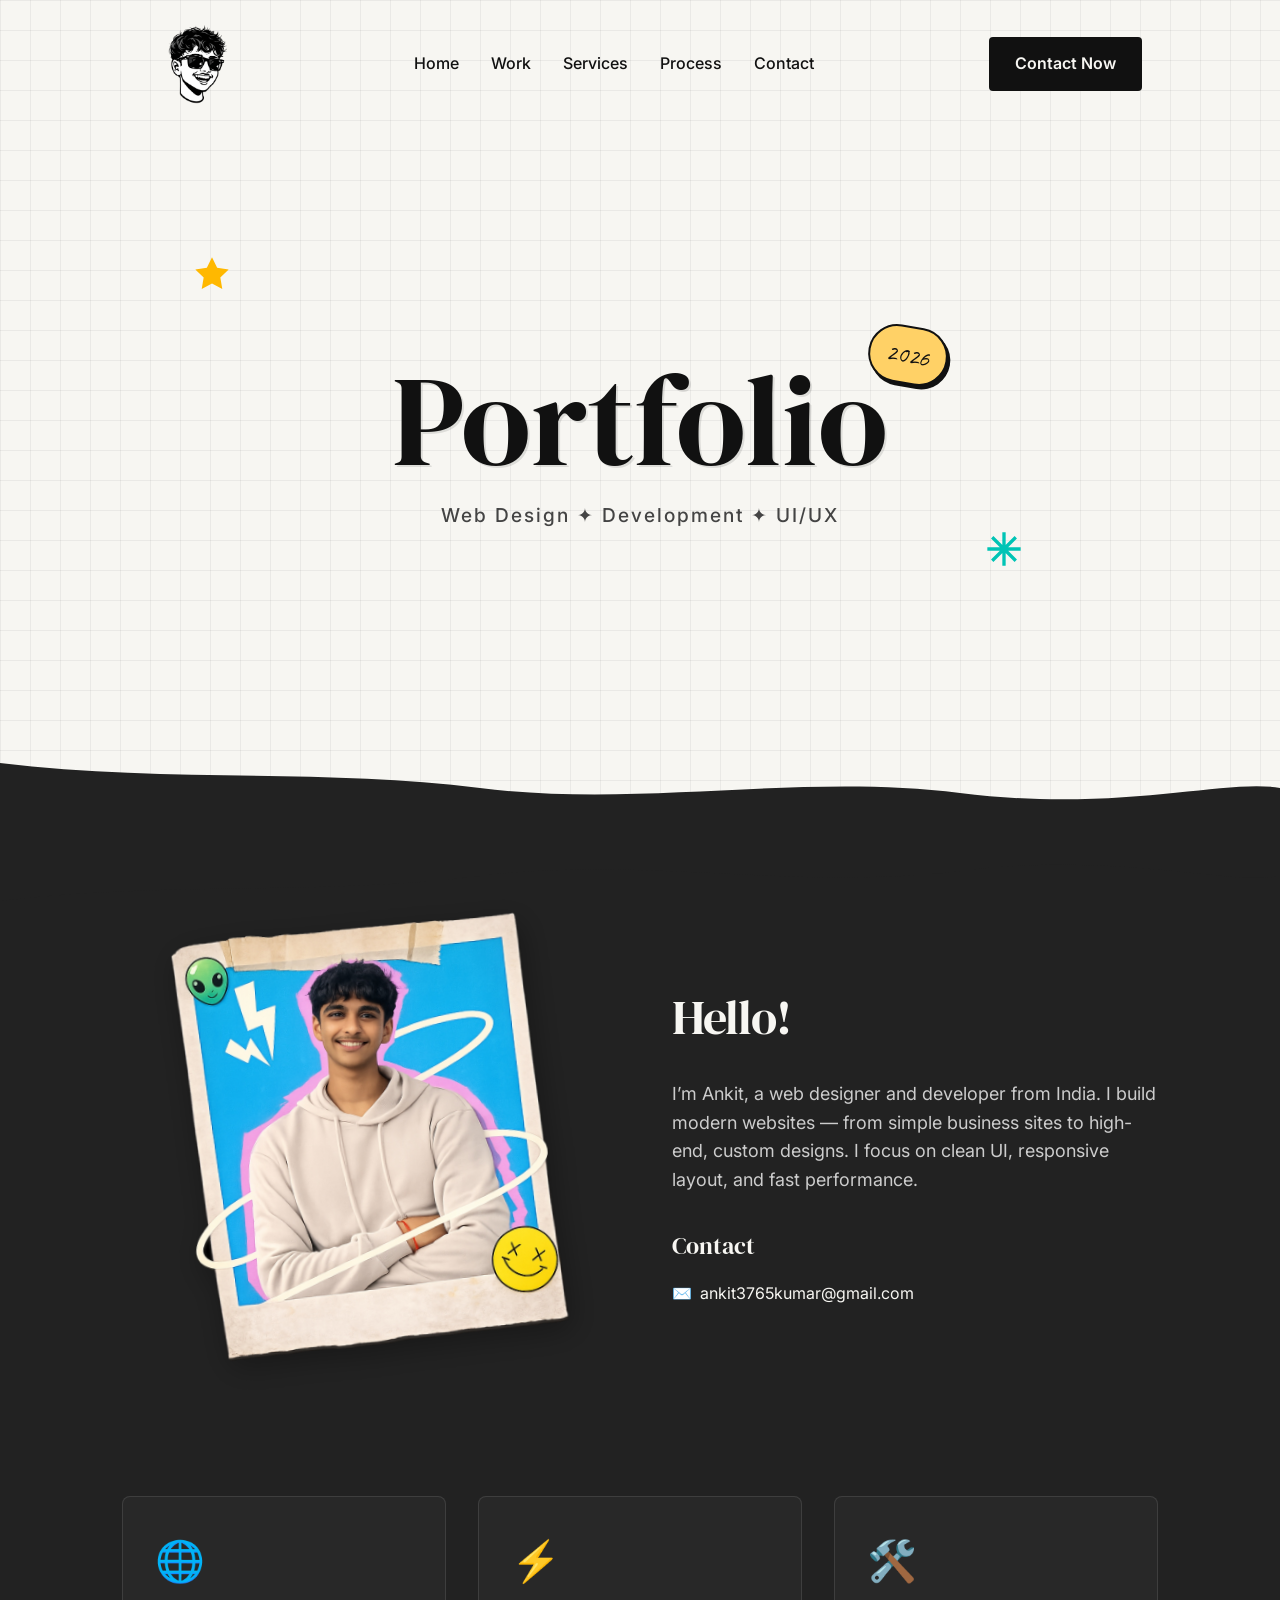
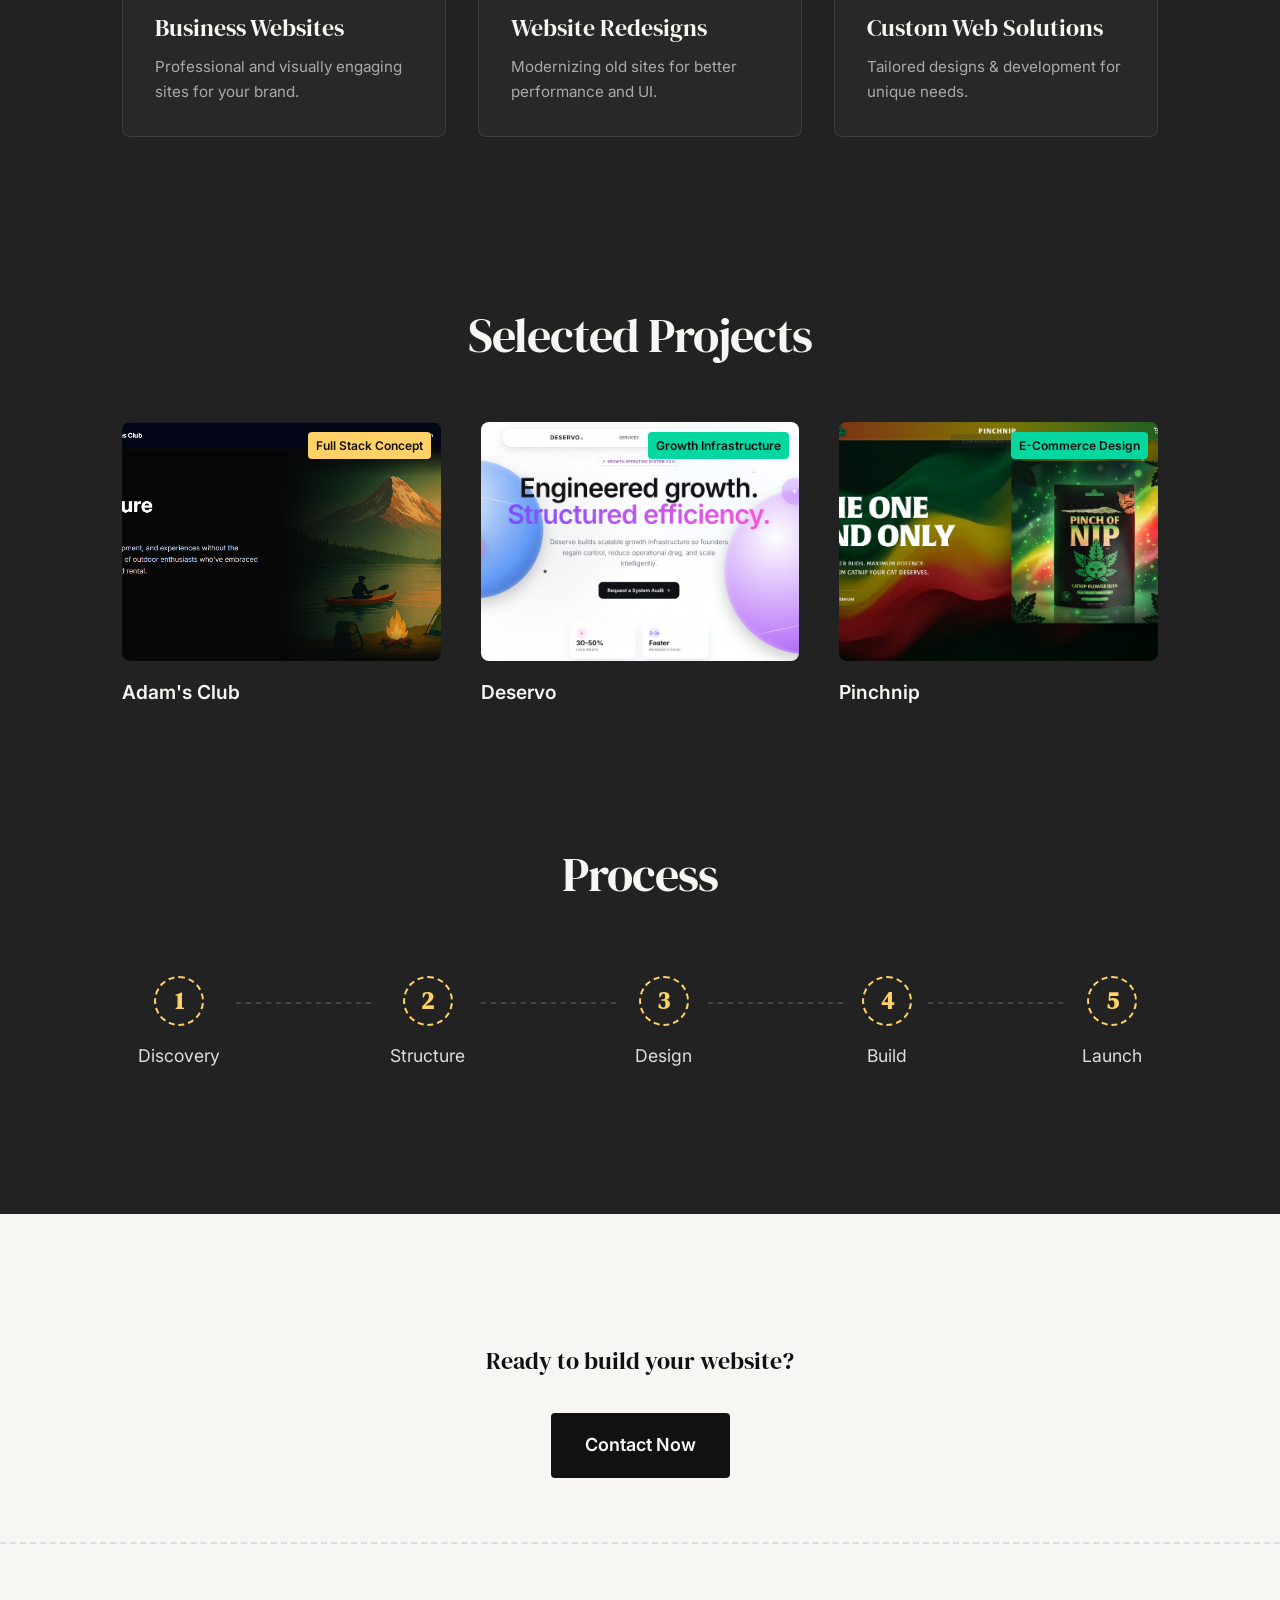
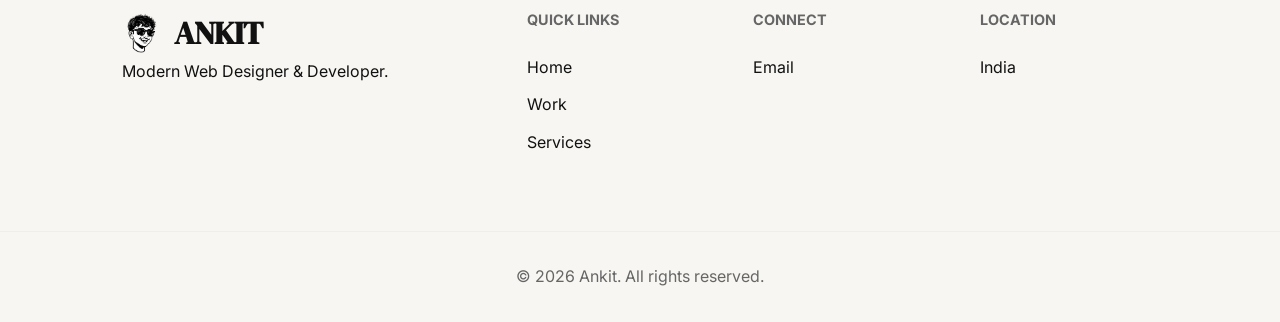
==== index.html @ fdf30eec "Initial antigravity deployment" ====
<!DOCTYPE html>
<html lang="en">

<head>
    <meta charset="UTF-8">
    <meta name="viewport" content="width=device-width, initial-scale=1.0">
    <title>Ankit</title>
    <link rel="icon" type="image/png" href="assets/favicon.png?v=3">
    <meta name="description"
        content="Portfolio of Ankit, a Web Designer and Developer from India crafting modern web experiences.">
    <link rel="stylesheet" href="style.css">
    <link rel="preconnect" href="https://fonts.googleapis.com">
    <link rel="preconnect" href="https://fonts.gstatic.com" crossorigin>
    <link
        href="https://fonts.googleapis.com/css2?family=DM+Serif+Display&family=Inter:wght@400;500;600;700&family=Caveat:wght@700&display=swap"
        rel="stylesheet">
</head>

<body>

    <!-- LIGHT THEME AREA (Header + Hero) -->
    <div class="light-area">
        <header class="header">
            <a href="/" class="logo" aria-label="Home">
                <img src="assets/logo.png?v=3" alt="Ankit" class="header-logo-img">
            </a>
            <nav class="nav">
                <ul class="nav-links">
                    <li><a href="/home">Home</a></li>
                    <li><a href="/work">Work</a></li>
                    <li><a href="/services">Services</a></li>
                    <li><a href="/process">Process</a></li>
                    <li><a href="/contact">Contact</a></li>
                </ul>
            </nav>
            <a href="mailto:ankit3765kumar@gmail.com?subject=Website%20Inquiry&body=Hi%20Ankit,%0D%0A%0D%0AI%27m%20interested%20in%20a%20website.%20Here%20are%20the%20details:%0D%0A-%20Business%20Name:%0D%0A-%20Website%20Type%20(New%20or%20Redesign):%0D%0A-%20Timeline:%0D%0A-%20Budget:%0D%0A%0D%0AThank%20you."
                class="btn btn-primary" id="header-cta" aria-label="Email Ankit">Contact
                Now</a>
            <button class="mobile-menu-btn" aria-label="Toggle Menu">
                <svg width="24" height="24" viewBox="0 0 24 24" fill="none" stroke="currentColor" stroke-width="2">
                    <path d="M3 12h18M3 6h18M3 18h18"></path>
                </svg>
            </button>
        </header>

        <section class="hero" id="home">
            <div class="hero-content">
                <div class="title-wrapper">
                    <h1 class="hero-title">Portfolio</h1>
                    <div class="year-badge">
                        <span>2026</span>
                    </div>
                </div>
                <p class="hero-subtitle">Web Design ✦ Development ✦ UI/UX</p>
            </div>
            <!-- Minimal Sticker decorations -->
            <div class="sticker sticker-star"><svg viewBox="0 0 24 24" fill="#FFB800">
                    <path
                        d="M12 2L15.09 8.26L22 9.27L17 14.14L18.18 21.02L12 17.77L5.82 21.02L7 14.14L2 9.27L8.91 8.26L12 2Z" />
                </svg></div>
            <div class="sticker sticker-sparkle"><svg viewBox="0 0 24 24" fill="none" stroke="#00C4B5" stroke-width="2">
                    <path d="M12 2V22M2 12H22M4.93 4.93L19.07 19.07M4.93 19.07L19.07 4.93" />
                </svg></div>
        </section>

        <!-- Torn paper divider -->
        <div class="torn-paper-edge-top">
            <svg viewBox="0 0 1200 120" preserveAspectRatio="none">
                <path d="M0,0 C150,40 300,10 450,50 C600,90 750,20 900,60 C1050,100 1150,30 1200,50 L1200,120 L0,120 Z"
                    fill="#222222" />
            </svg>
        </div>
    </div>

    <!-- DARK THEME AREA (Intro + Services) -->
    <main class="dark-area">

        <section class="intro" id="about">
            <div class="container intro-container">
                <!-- Left: Taped Polaroid Photo -->
                <div class="intro-photo-col">
                    <img src="assets/new-polaroid.png?v=2" alt="Ankit" class="custom-polaroid-img">
                </div>

                <!-- Right: Intro text & Contact -->
                <div class="intro-text-col">
                    <h2 class="section-heading">Hello!</h2>
                    <p class="intro-text">
                        I’m Ankit, a web designer and developer from India. I build modern websites — from simple
                        business sites to high-end, custom designs. I focus on clean UI, responsive layout, and fast
                        performance.
                    </p>

                    <div class="contact-mini">
                        <h4 class="contact-title">Contact</h4>
                        <div class="contact-links">
                            <a href="mailto:ankit3765kumar@gmail.com?subject=Website%20Inquiry&body=Hi%20Ankit,%0D%0A%0D%0AI%27m%20interested%20in%20a%20website.%20Here%20are%20the%20details:%0D%0A-%20Business%20Name:%0D%0A-%20Website%20Type%20(New%20or%20Redesign):%0D%0A-%20Timeline:%0D%0A-%20Budget:%0D%0A%0D%0AThank%20you."
                                class="contact-link" aria-label="Email Ankit">
                                <span class="icon">✉️</span> ankit3765kumar@gmail.com
                            </a>
                        </div>
                    </div>
                </div>
            </div>
        </section>

        <!-- Services -->
        <section class="services" id="services">
            <div class="container">
                <div class="services-grid">
                    <div class="service-card">
                        <div class="service-icon">🌐</div>
                        <h3 class="service-title">Business Websites</h3>
                        <p class="service-desc">Professional and visually engaging sites for your brand.</p>
                    </div>
                    <div class="service-card">
                        <div class="service-icon">⚡</div>
                        <h3 class="service-title">Website Redesigns</h3>
                        <p class="service-desc">Modernizing old sites for better performance and UI.</p>
                    </div>
                    <div class="service-card">
                        <div class="service-icon">🛠️</div>
                        <h3 class="service-title">Custom Web Solutions</h3>
                        <p class="service-desc">Tailored designs & development for unique needs.</p>
                    </div>
                </div>
            </div>
        </section>

        <!-- Selected Projects -->
        <section class="portfolio" id="work">
            <div class="container">
                <h2 class="section-heading centered">Selected Projects</h2>
                <div class="projects-grid">
                    <!-- Project 1 -->
                    <a href="/project" class="project-card">
                        <div class="project-thumb">
                            <img src="assets/adams-hero.png" alt="Adam's Club"
                                style="width: 100%; height: 100%; object-fit: cover; position: absolute; top: 0; left: 0;"
                                onerror="this.src=''; this.style.display='none'; this.nextElementSibling.style.display='flex'">
                            <div class="placeholder-box">IMG</div>
                            <span class="project-tag tag-concept">Full Stack Concept</span>
                        </div>
                        <h4 class="project-name">Adam's Club</h4>
                    </a>
                    <!-- Project 2 -->
                    <a href="/deservo" class="project-card">
                        <div class="project-thumb">
                            <img src="assets/deservo-hero.png" alt="Deservo"
                                style="width: 100%; height: 100%; object-fit: cover; position: absolute; top: 0; left: 0;"
                                onerror="this.src=''; this.style.display='none'; this.nextElementSibling.style.display='flex'">
                            <div class="placeholder-box">IMG</div>
                            <span class="project-tag tag-exploration">Growth Infrastructure</span>
                        </div>
                        <h4 class="project-name">Deservo</h4>
                    </a>
                    <!-- Project 3 -->
                    <a href="/pinchnip" class="project-card">
                        <div class="project-thumb">
                            <img src="assets/pinchnip-hero.png" alt="Pinchnip"
                                style="width: 100%; height: 100%; object-fit: cover; position: absolute; top: 0; left: 0;"
                                onerror="this.src=''; this.style.display='none'; this.nextElementSibling.style.display='flex'">
                            <div class="placeholder-box">IMG</div>
                            <span class="project-tag tag-exploration">E-Commerce Design</span>
                        </div>
                        <h4 class="project-name">Pinchnip</h4>
                    </a>
                </div>
            </div>
        </section>

        <!-- Process Section -->
        <section class="process" id="process">
            <div class="container">
                <h2 class="section-heading centered">Process</h2>
                <div class="process-steps">
                    <div class="step">
                        <div class="step-num">1</div>
                        <h4 class="step-name">Discovery</h4>
                    </div>
                    <div class="step-line"></div>
                    <div class="step">
                        <div class="step-num">2</div>
                        <h4 class="step-name">Structure</h4>
                    </div>
                    <div class="step-line"></div>
                    <div class="step">
                        <div class="step-num">3</div>
                        <h4 class="step-name">Design</h4>
                    </div>
                    <div class="step-line"></div>
                    <div class="step">
                        <div class="step-num">4</div>
                        <h4 class="step-name">Build</h4>
                    </div>
                    <div class="step-line"></div>
                    <div class="step">
                        <div class="step-num">5</div>
                        <h4 class="step-name">Launch</h4>
                    </div>
                </div>
            </div>
        </section>

    </main>

    <!-- Torn paper divider Bottom -->
    <div class="torn-paper-edge-bottom">
        <svg viewBox="0 0 1200 120" preserveAspectRatio="none">
            <path d="M0,0 C150,40 300,10 450,50 C600,90 750,20 900,60 C1050,100 1150,30 1200,50 L1200,120 L0,120 Z"
                fill="#222222" />
        </svg>
    </div>

    <!-- CTA & Footer -->
    <footer class="footer-area" id="contact">
        <div class="cta-strip">
            <div class="container">
                <h2 class="cta-heading">Ready to build your website?</h2>
                <a href="mailto:ankit3765kumar@gmail.com?subject=Website%20Inquiry&body=Hi%20Ankit,%0D%0A%0D%0AI%27m%20interested%20in%20a%20website.%20Here%20are%20the%20details:%0D%0A-%20Business%20Name:%0D%0A-%20Website%20Type%20(New%20or%20Redesign):%0D%0A-%20Timeline:%0D%0A-%20Budget:%0D%0A%0D%0AThank%20you."
                    class="btn btn-primary btn-large" aria-label="Email Ankit">Contact
                    Now</a>
            </div>
        </div>
        <div class="main-footer container">
            <div class="footer-col brand-col">
                <a href="/" class="logo footer-logo">
                    <img src="assets/logo.png?v=3" alt="Ankit" class="footer-logo-img">
                    <span>ANKIT</span>
                </a>
                <p>Modern Web Designer & Developer.</p>
            </div>
            <div class="footer-col">
                <h4>Quick Links</h4>
                <ul>
                    <li><a href="/home">Home</a></li>
                    <li><a href="/work">Work</a></li>
                    <li><a href="/services">Services</a></li>
                </ul>
            </div>
            <div class="footer-col">
                <h4>Connect</h4>
                <ul>
                    <li><a href="mailto:ankit3765kumar@gmail.com?subject=Website%20Inquiry&body=Hi%20Ankit,%0D%0A%0D%0AI%27m%20interested%20in%20a%20website.%20Here%20are%20the%20details:%0D%0A-%20Business%20Name:%0D%0A-%20Website%20Type%20(New%20or%20Redesign):%0D%0A-%20Timeline:%0D%0A-%20Budget:%0D%0A%0D%0AThank%20you."
                            aria-label="Email Ankit">Email</a>
                    </li>
                </ul>
            </div>
            <div class="footer-col">
                <h4>Location</h4>
                <p>India</p>
            </div>
        </div>
        <div class="footer-bottom">
            <p>&copy;
                <script>document.write(new Date().getFullYear())</script> Ankit. All rights reserved.
            </p>
        </div>
    </footer>

    <script src="script.js"></script>
</body>

</html>
---- style.css ----
/* ============== CSS VARIABLES ============== */
:root {
    /* Colors */
    --bg-light: #F7F6F2;
    --text-ink: #111111;
    --bg-dark: #222222;
    --text-light: #F7F6F2;
    --accent-yellow: #FFD166;
    --accent-teal: #06D6A0;
    --accent-blue: #118AB2;
    --accent-pink: #EF476F;

    /* Typography */
    --font-heading: 'DM Serif Display', serif;
    --font-body: 'Inter', sans-serif;
    --font-accent: 'Caveat', cursive;

    /* Spacing & Layout */
    --container-width: 1100px;
    --border-radius: 8px;
    --transition-smooth: all 0.3s cubic-bezier(0.25, 0.8, 0.25, 1);
}

/* ============== RESET & BASE ============== */
* {
    margin: 0;
    padding: 0;
    box-sizing: border-box;
}

html {
    scroll-behavior: smooth;
    font-size: 16px;
}

body {
    font-family: var(--font-body);
    background-color: var(--bg-light);
    color: var(--text-ink);
    line-height: 1.6;
    overflow-x: hidden;
}

a {
    text-decoration: none;
    color: inherit;
    transition: var(--transition-smooth);
}

ul {
    list-style: none;
}

img {
    max-width: 100%;
    display: block;
}

.container {
    max-width: var(--container-width);
    margin: 0 auto;
    padding: 0 2rem;
}

/* Typography styles */
h1,
h2,
h3,
h4,
.logo {
    font-family: var(--font-heading);
    font-weight: 400;
}

.section-heading {
    font-size: 3rem;
    margin-bottom: 1.5rem;
    letter-spacing: -1px;
}

.section-heading.centered {
    text-align: center;
    margin-bottom: 3rem;
}

/* Buttons */
.btn {
    display: inline-block;
    padding: 0.75rem 1.5rem;
    font-family: var(--font-body);
    font-weight: 600;
    border-radius: 4px;
    cursor: pointer;
    transition: var(--transition-smooth);
    border: 2px solid transparent;
    position: relative;
    z-index: 50;
    pointer-events: auto;
}

.btn-primary {
    background-color: var(--text-ink);
    color: var(--bg-light);
}

.btn-primary:hover {
    background-color: var(--accent-yellow);
    color: var(--text-ink);
    transform: translateY(-2px);
    box-shadow: 4px 4px 0px rgba(17, 17, 17, 1);
}

.btn-large {
    padding: 1rem 2rem;
    font-size: 1.125rem;
}

/* ============== LIGHT AREA (Header + Hero) ============== */
.light-area {
    /* Grid paper effect */
    background-color: var(--bg-light);
    background-image:
        linear-gradient(rgba(0, 0, 0, 0.05) 1px, transparent 1px),
        linear-gradient(90deg, rgba(0, 0, 0, 0.05) 1px, transparent 1px);
    background-size: 30px 30px;
    position: relative;
    padding-bottom: 4rem;
    /* space for torn edge */
}

/* Header */
.header {
    display: flex;
    justify-content: space-between;
    align-items: center;
    padding: 1.5rem 3rem;
    max-width: var(--container-width);
    margin: 0 auto;
}

.logo {
    font-size: 2rem;
    font-weight: 700;
    letter-spacing: -1px;
}

.header-logo-img {
    height: 80px;
    /* Enlarged more */
    width: 80px;
    /* Enlarged more */
    border-radius: 50%;
    object-fit: contain;
    display: block;
    margin-left: 20px;
    /* Shifted rightwards */
}

/* Footer logo styles */
.footer-logo {
    display: flex;
    align-items: center;
    gap: 12px;
}

.footer-logo-img {
    height: 40px;
    width: 40px;
    border-radius: 50%;
    object-fit: contain;
    display: block;
}

.nav-links {
    display: flex;
    gap: 2rem;
    font-weight: 500;
}

.nav-links a:hover {
    color: var(--accent-blue);
}

.mobile-menu-btn {
    display: none;
    background: none;
    border: none;
    cursor: pointer;
}

/* Hero Section */
.hero {
    min-height: 70vh;
    display: flex;
    justify-content: center;
    align-items: center;
    text-align: center;
    position: relative;
    padding: 4rem 2rem;
}

.hero-content {
    position: relative;
    z-index: 2;
}

.title-wrapper {
    position: relative;
    display: inline-block;
}

.hero-title {
    font-size: clamp(4rem, 10vw, 8rem);
    line-height: 1;
    color: var(--text-ink);
    margin: 0;
    text-shadow: 2px 2px 0px rgba(0, 0, 0, 0.1);
}

.year-badge {
    position: absolute;
    top: -30px;
    right: -60px;
    background-color: var(--accent-yellow);
    padding: 0.5rem 1rem;
    border-radius: 50px;
    transform: rotate(10deg);
    border: 2px solid var(--text-ink);
    box-shadow: 3px 3px 0 var(--text-ink);
    font-family: var(--font-accent);
    font-size: 1.5rem;
}

.hero-subtitle {
    margin-top: 1rem;
    font-size: 1.2rem;
    font-weight: 500;
    letter-spacing: 2px;
    color: #444;
}

/* Stickers */
.sticker {
    position: absolute;
    width: 40px;
    height: 40px;
    z-index: 1;
    animation: float 4s ease-in-out infinite;
}

.sticker-star {
    top: 20%;
    left: 15%;
}

.sticker-sparkle {
    bottom: 30%;
    right: 20%;
    animation-delay: 1s;
}

@keyframes float {
    0% {
        transform: translateY(0px) rotate(0deg);
    }

    50% {
        transform: translateY(-10px) rotate(5deg);
    }

    100% {
        transform: translateY(0px) rotate(0deg);
    }
}

/* Torn Edge Top */
.torn-paper-edge-top {
    position: absolute;
    bottom: -1px;
    left: 0;
    width: 100%;
    height: 60px;
    z-index: 10;
}

.torn-paper-edge-top svg {
    width: 100%;
    height: 100%;
}

/* ============== DARK AREA ============== */
.dark-area {
    background-color: var(--bg-dark);
    color: var(--text-light);
    position: relative;
    padding: 4rem 0 0 0;
}

/* Intro Section */
.intro-container {
    display: grid;
    grid-template-columns: 1fr 1fr;
    gap: 4rem;
    align-items: center;
    padding-top: 2rem;
    padding-bottom: 4rem;
}

/* Taped Polaroid */
.intro-photo-col {
    display: flex;
    justify-content: center;
}

.custom-polaroid-img {
    max-width: 450px;
    /* Enlarged from 350px */
    width: 100%;
    transform: rotate(-3deg);
    display: block;
    filter: drop-shadow(4px 8px 15px rgba(0, 0, 0, 0.3));
}

/* Intro Text */
.intro-text {
    font-size: 1.125rem;
    margin-bottom: 2rem;
    color: #ccc;
}

.contact-mini {
    margin-top: 2rem;
}

.contact-title {
    font-size: 1.5rem;
    margin-bottom: 1rem;
    font-family: var(--font-heading);
}

.contact-links {
    display: flex;
    flex-direction: column;
    gap: 0.75rem;
}

.contact-link {
    display: flex;
    align-items: center;
    gap: 0.5rem;
    font-size: 1rem;
    color: var(--text-light);
}

.contact-link:hover {
    color: var(--accent-teal);
}

/* Services */
.services {
    padding: 4rem 0 6rem 0;
}

.services-grid {
    display: grid;
    grid-template-columns: repeat(3, 1fr);
    gap: 2rem;
}

.service-card {
    background-color: rgba(255, 255, 255, 0.03);
    border: 1px solid rgba(255, 255, 255, 0.1);
    padding: 2rem;
    border-radius: var(--border-radius);
    transition: var(--transition-smooth);
}

.service-card:hover {
    background-color: rgba(255, 255, 255, 0.08);
    transform: translateY(-5px);
    border-color: var(--accent-teal);
}

.service-icon {
    font-size: 2.5rem;
    margin-bottom: 1rem;
}

.service-title {
    font-size: 1.5rem;
    margin-bottom: 0.5rem;
}

.service-desc {
    color: #aaa;
    font-size: 0.95rem;
}

/* Portfolio Projects */
.portfolio {
    padding: 4rem 0 6rem 0;
}

.projects-grid {
    display: grid;
    grid-template-columns: repeat(3, 1fr);
    gap: 2.5rem;
}

.project-card {
    display: block;
}

.project-thumb {
    position: relative;
    border-radius: var(--border-radius);
    overflow: hidden;
    margin-bottom: 1rem;
    background-color: #333;
    aspect-ratio: 4/3;
    transition: var(--transition-smooth);
}

.placeholder-box {
    width: 100%;
    height: 100%;
    display: flex;
    align-items: center;
    justify-content: center;
    font-size: 2rem;
    color: #555;
    background: linear-gradient(45deg, #2a2a2a, #3a3a3a);
}

.project-card:hover .project-thumb {
    transform: translateY(-5px);
    box-shadow: 0 10px 20px rgba(0, 0, 0, 0.3);
}

.project-tag {
    position: absolute;
    top: 10px;
    right: 10px;
    font-size: 0.75rem;
    font-weight: 600;
    padding: 0.25rem 0.5rem;
    border-radius: 4px;
    color: var(--text-ink);
}

.tag-concept {
    background-color: var(--accent-yellow);
}

.tag-exploration {
    background-color: var(--accent-teal);
}

.tag-redesign {
    background-color: var(--accent-pink);
    color: #fff;
}

.project-name {
    font-family: var(--font-body);
    font-weight: 600;
    font-size: 1.2rem;
    color: var(--text-light);
}

.project-card:hover .project-name {
    color: var(--accent-teal);
}

/* Process Section */
.process {
    padding: 2rem 0 8rem 0;
}

.process-steps {
    display: flex;
    justify-content: space-between;
    align-items: center;
    position: relative;
}

.step {
    text-align: center;
    z-index: 2;
    background-color: var(--bg-dark);
    padding: 1rem;
}

.step-num {
    width: 50px;
    height: 50px;
    border-radius: 50%;
    background-color: transparent;
    border: 2px dashed var(--accent-yellow);
    color: var(--accent-yellow);
    display: flex;
    align-items: center;
    justify-content: center;
    font-size: 1.5rem;
    font-weight: 700;
    margin: 0 auto 1rem auto;
    font-family: var(--font-heading);
}

.step-name {
    font-family: var(--font-body);
    font-size: 1.1rem;
    color: #ddd;
}

.step-line {
    flex-grow: 1;
    height: 2px;
    background: repeating-linear-gradient(to right, #444, #444 5px, transparent 5px, transparent 10px);
    margin: 0 -20px;
    transform: translateY(-20px);
}

/* Torn Edge Bottom */
.torn-paper-edge-bottom {
    position: absolute;
    bottom: -1px;
    left: 0;
    width: 100%;
    height: 60px;
    z-index: 10;
    transform: scaleY(-1);
    /* Points downward into the footer */
}

.torn-paper-edge-bottom svg {
    width: 100%;
    height: 100%;
    fill: var(--bg-light);
    /* Next section color */
}

/* ============== FOOTER AREA ============== */
.footer-area {
    background-color: var(--bg-light);
    color: var(--text-ink);
    padding-top: 4rem;
    /* For torn edge spacing */
    position: relative;
}

.cta-strip {
    text-align: center;
    padding: 4rem 2rem;
    border-bottom: 2px dashed #ddd;
}

.cta-heading {
    margin-bottom: 2rem;
}

.main-footer {
    display: grid;
    grid-template-columns: 2fr 1fr 1fr 1fr;
    gap: 3rem;
    padding: 4rem 2rem;
}

.footer-col h4 {
    font-family: var(--font-body);
    font-weight: 700;
    margin-bottom: 1.5rem;
    text-transform: uppercase;
    font-size: 0.9rem;
    color: #666;
}

.footer-col ul li {
    margin-bottom: 0.75rem;
}

.footer-col ul li a:hover {
    text-decoration: underline;
    text-decoration-thickness: 2px;
    text-underline-offset: 4px;
}

.footer-bottom {
    text-align: center;
    padding: 2rem;
    border-top: 1px solid #eee;
    color: #666;
}

/* ============== RESPONSIVE ============== */
@media (max-width: 900px) {
    .intro-container {
        grid-template-columns: 1fr;
        gap: 2rem;
    }

    .intro-photo-col {
        order: -1;
    }

    .projects-grid,
    .services-grid {
        grid-template-columns: repeat(2, 1fr);
    }

    .main-footer {
        grid-template-columns: 1fr 1fr;
    }

    .process-steps {
        flex-direction: column;
        gap: 2rem;
        align-items: flex-start;
    }

    .step {
        display: flex;
        align-items: center;
        gap: 1.5rem;
        padding: 0;
    }

    .step-line {
        display: none;
    }

    .step-num {
        margin: 0;
    }
}

@media (max-width: 600px) {
    .header {
        padding: 1rem 1.5rem;
    }

    .nav-links {
        display: none;
    }

    #header-cta {
        display: inline-block;
        padding: 0.5rem 1rem;
        font-size: 0.85rem;
    }

    .mobile-menu-btn {
        display: block;
    }

    .hero-title {
        font-size: 3.5rem;
    }

    .projects-grid,
    .services-grid,
    .main-footer {
        grid-template-columns: 1fr;
    }

    .year-badge {
        right: -10px;
        top: -30px;
    }
}
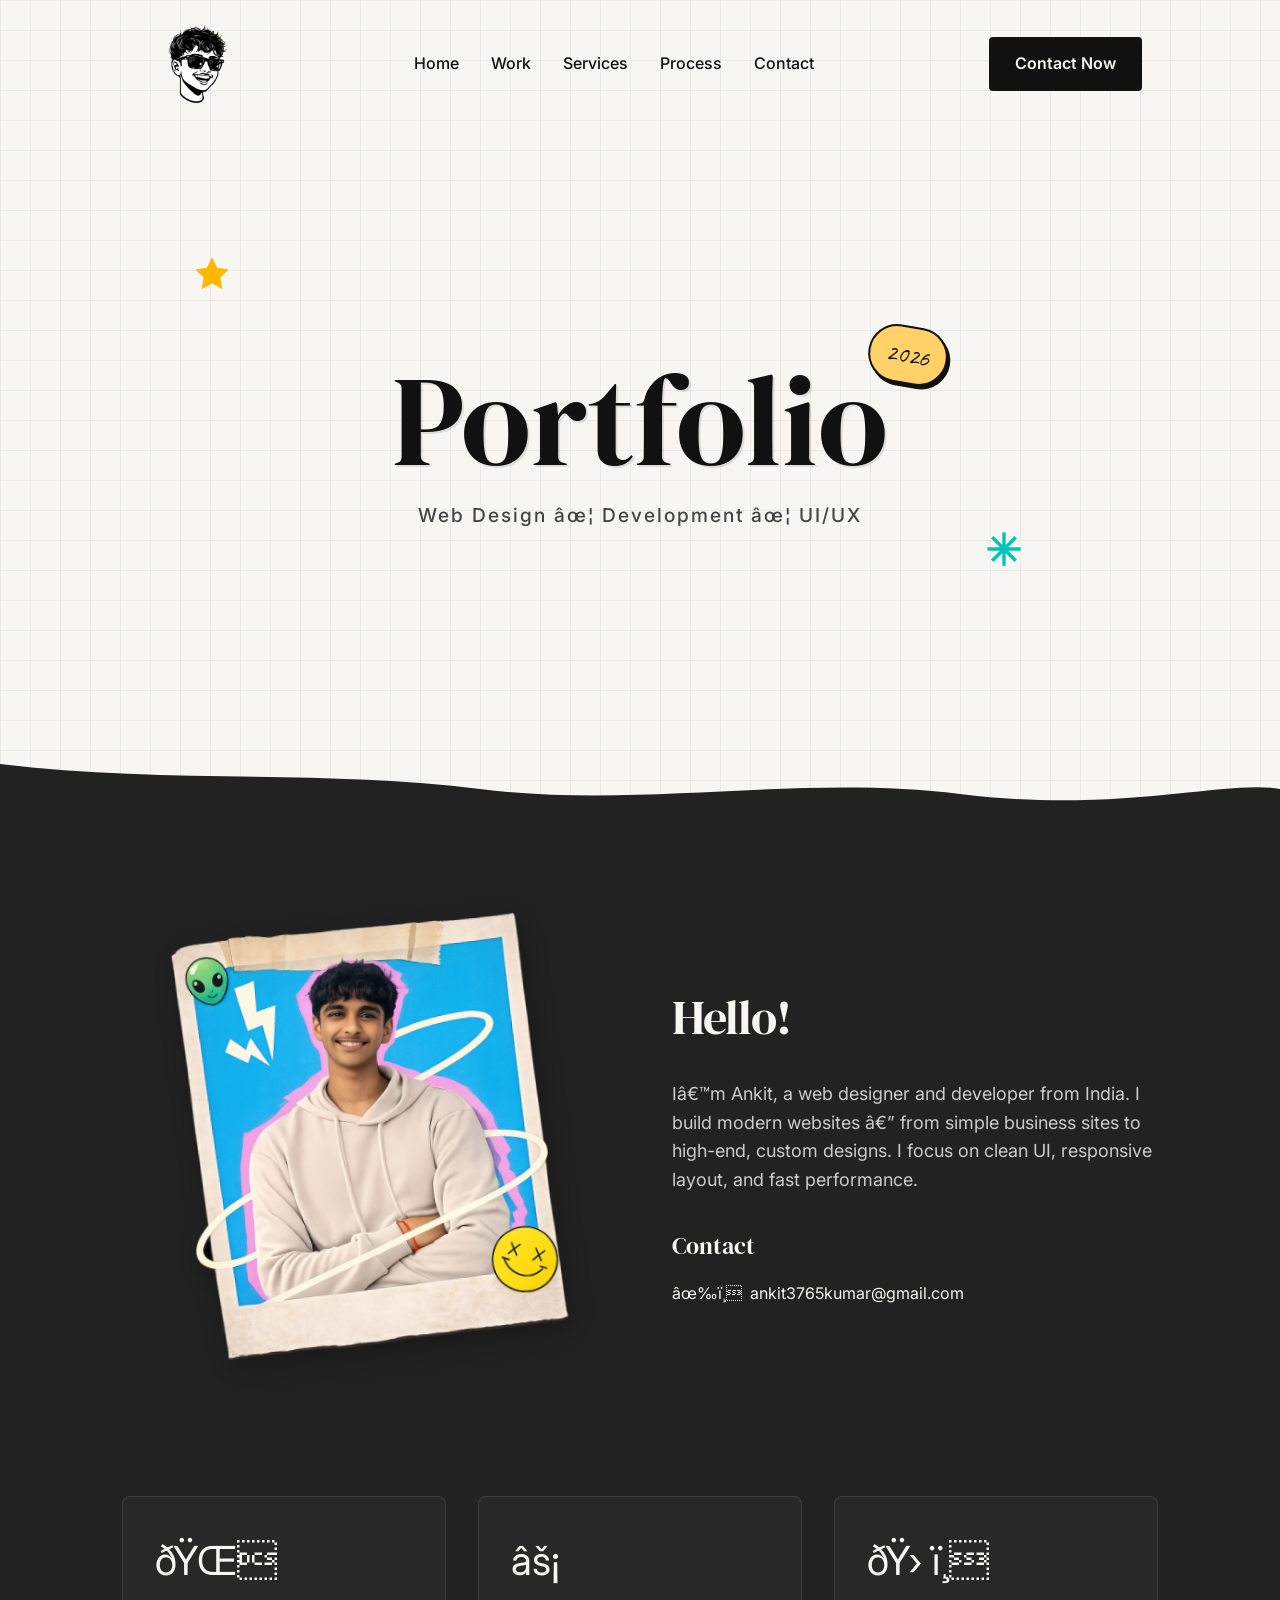
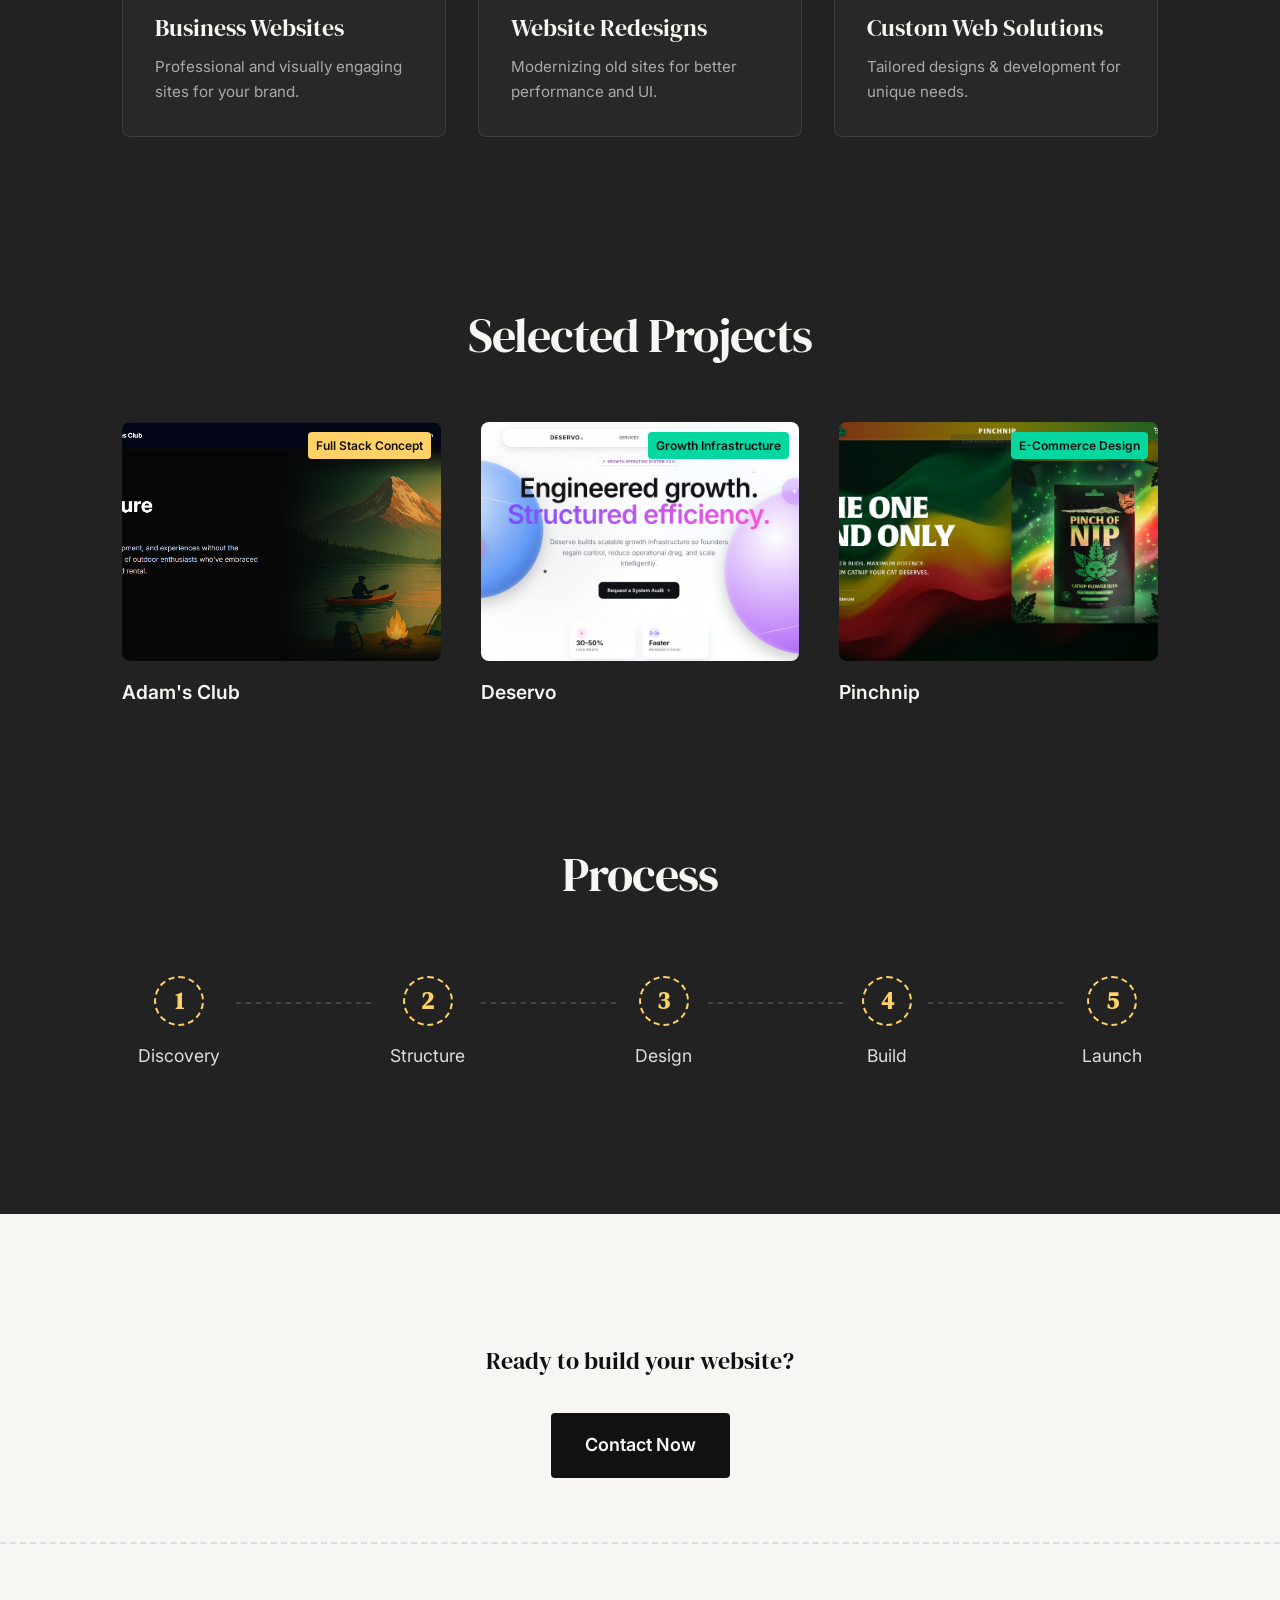
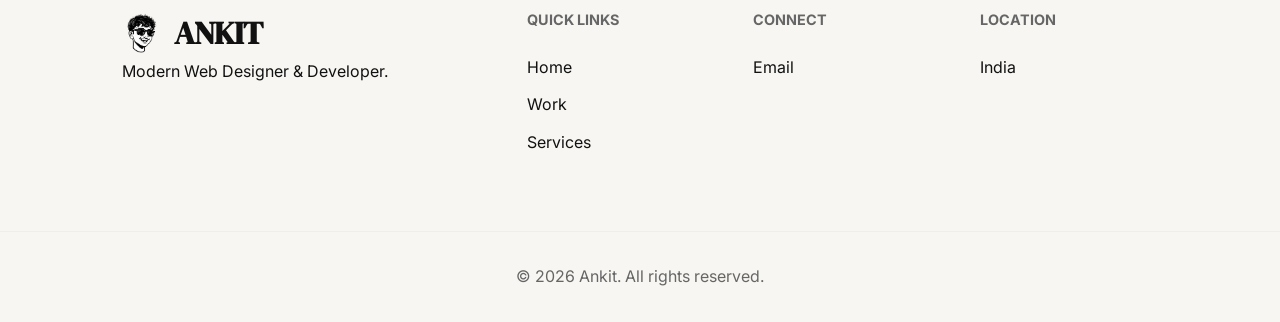
==== commit 1d8171aa: "Update: 05-03-2026 18:39:23.10" ====
--- a/index.html
+++ b/index.html
@@ -1,10 +1,16 @@
-<!DOCTYPE html>
+﻿<!DOCTYPE html>
 <html lang="en">
 
 <head>
     <meta charset="UTF-8">
     <meta name="viewport" content="width=device-width, initial-scale=1.0">
     <title>Ankit</title>
+    <!-- Open Graph Meta Tags -->
+    <meta property="og:title" content="Ankit">
+    <meta property="og:description" content="Portfolio of Ankit, a Web Designer and Developer from India crafting modern web experiences.">
+    <meta property="og:image" content="https://ankit.vercel.app/assets/preview.png">
+    <meta property="og:url" content="https://ankit.vercel.app/">
+    <meta name="twitter:card" content="summary_large_image">
     <link rel="icon" type="image/png" href="assets/favicon.png?v=3">
     <meta name="description"
         content="Portfolio of Ankit, a Web Designer and Developer from India crafting modern web experiences.">
@@ -51,7 +57,7 @@
                         <span>2026</span>
                     </div>
                 </div>
-                <p class="hero-subtitle">Web Design ✦ Development ✦ UI/UX</p>
+                <p class="hero-subtitle">Web Design âœ¦ Development âœ¦ UI/UX</p>
             </div>
             <!-- Minimal Sticker decorations -->
             <div class="sticker sticker-star"><svg viewBox="0 0 24 24" fill="#FFB800">
@@ -86,7 +92,7 @@
                 <div class="intro-text-col">
                     <h2 class="section-heading">Hello!</h2>
                     <p class="intro-text">
-                        I’m Ankit, a web designer and developer from India. I build modern websites — from simple
+                        Iâ€™m Ankit, a web designer and developer from India. I build modern websites â€” from simple
                         business sites to high-end, custom designs. I focus on clean UI, responsive layout, and fast
                         performance.
                     </p>
@@ -96,7 +102,7 @@
                         <div class="contact-links">
                             <a href="mailto:ankit3765kumar@gmail.com?subject=Website%20Inquiry&body=Hi%20Ankit,%0D%0A%0D%0AI%27m%20interested%20in%20a%20website.%20Here%20are%20the%20details:%0D%0A-%20Business%20Name:%0D%0A-%20Website%20Type%20(New%20or%20Redesign):%0D%0A-%20Timeline:%0D%0A-%20Budget:%0D%0A%0D%0AThank%20you."
                                 class="contact-link" aria-label="Email Ankit">
-                                <span class="icon">✉️</span> ankit3765kumar@gmail.com
+                                <span class="icon">âœ‰ï¸</span> ankit3765kumar@gmail.com
                             </a>
                         </div>
                     </div>
@@ -109,17 +115,17 @@
             <div class="container">
                 <div class="services-grid">
                     <div class="service-card">
-                        <div class="service-icon">🌐</div>
+                        <div class="service-icon">ðŸŒ</div>
                         <h3 class="service-title">Business Websites</h3>
                         <p class="service-desc">Professional and visually engaging sites for your brand.</p>
                     </div>
                     <div class="service-card">
-                        <div class="service-icon">⚡</div>
+                        <div class="service-icon">âš¡</div>
                         <h3 class="service-title">Website Redesigns</h3>
                         <p class="service-desc">Modernizing old sites for better performance and UI.</p>
                     </div>
                     <div class="service-card">
-                        <div class="service-icon">🛠️</div>
+                        <div class="service-icon">ðŸ› ï¸</div>
                         <h3 class="service-title">Custom Web Solutions</h3>
                         <p class="service-desc">Tailored designs & development for unique needs.</p>
                     </div>
@@ -261,4 +267,5 @@
     <script src="script.js"></script>
 </body>
 
-</html>+</html>
+
--- a/style.css
+++ b/style.css
@@ -276,7 +276,7 @@
 /* Torn Edge Top */
 .torn-paper-edge-top {
     position: absolute;
-    bottom: -1px;
+    bottom: -2px;
     left: 0;
     width: 100%;
     height: 60px;
@@ -667,4 +667,24 @@
         right: -10px;
         top: -30px;
     }
+
+    .dark-area {
+        padding-top: 3rem;
+    }
+
+    .torn-paper-edge-top,
+    .torn-paper-edge-bottom {
+        height: 2px;
+        background-color: var(--bg-dark);
+        overflow: hidden;
+    }
+
+    .torn-paper-edge-bottom {
+        background-color: var(--bg-light);
+    }
+
+    .torn-paper-edge-top svg,
+    .torn-paper-edge-bottom svg {
+        display: none;
+    }
 }
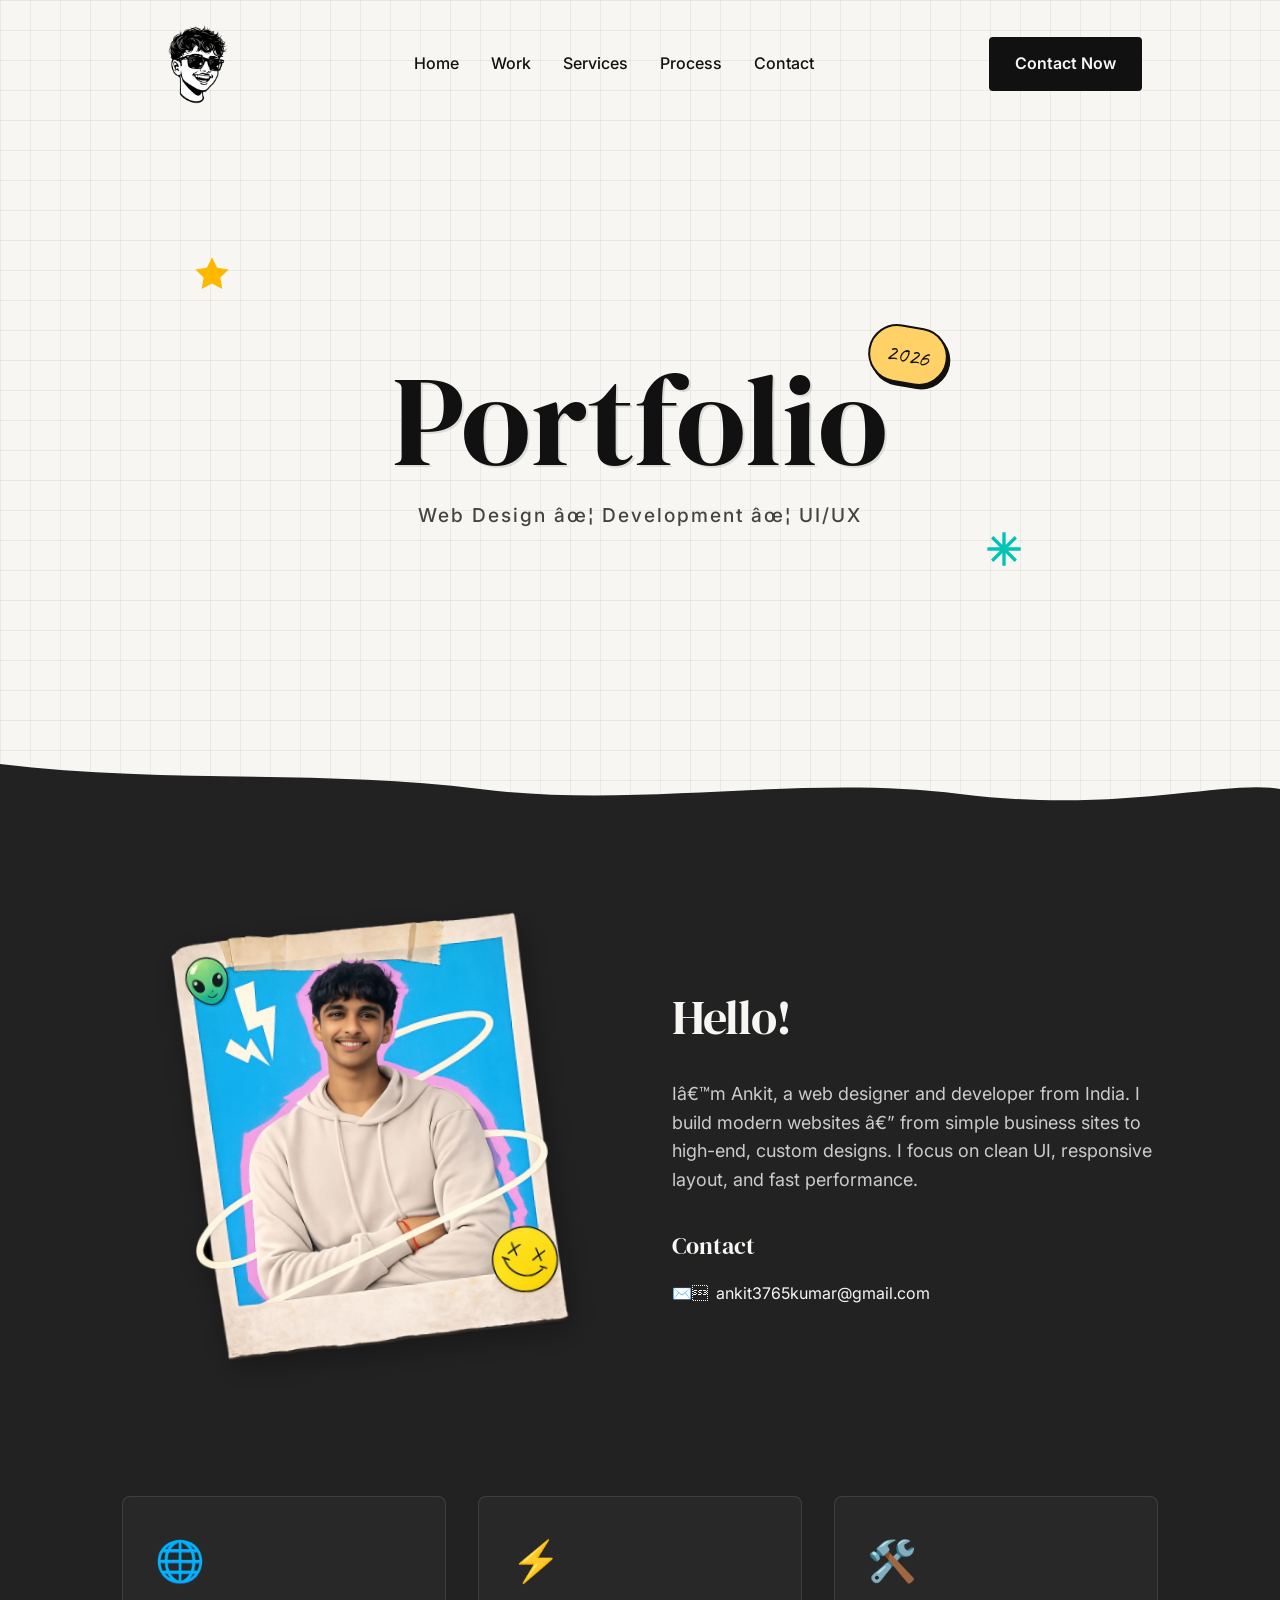
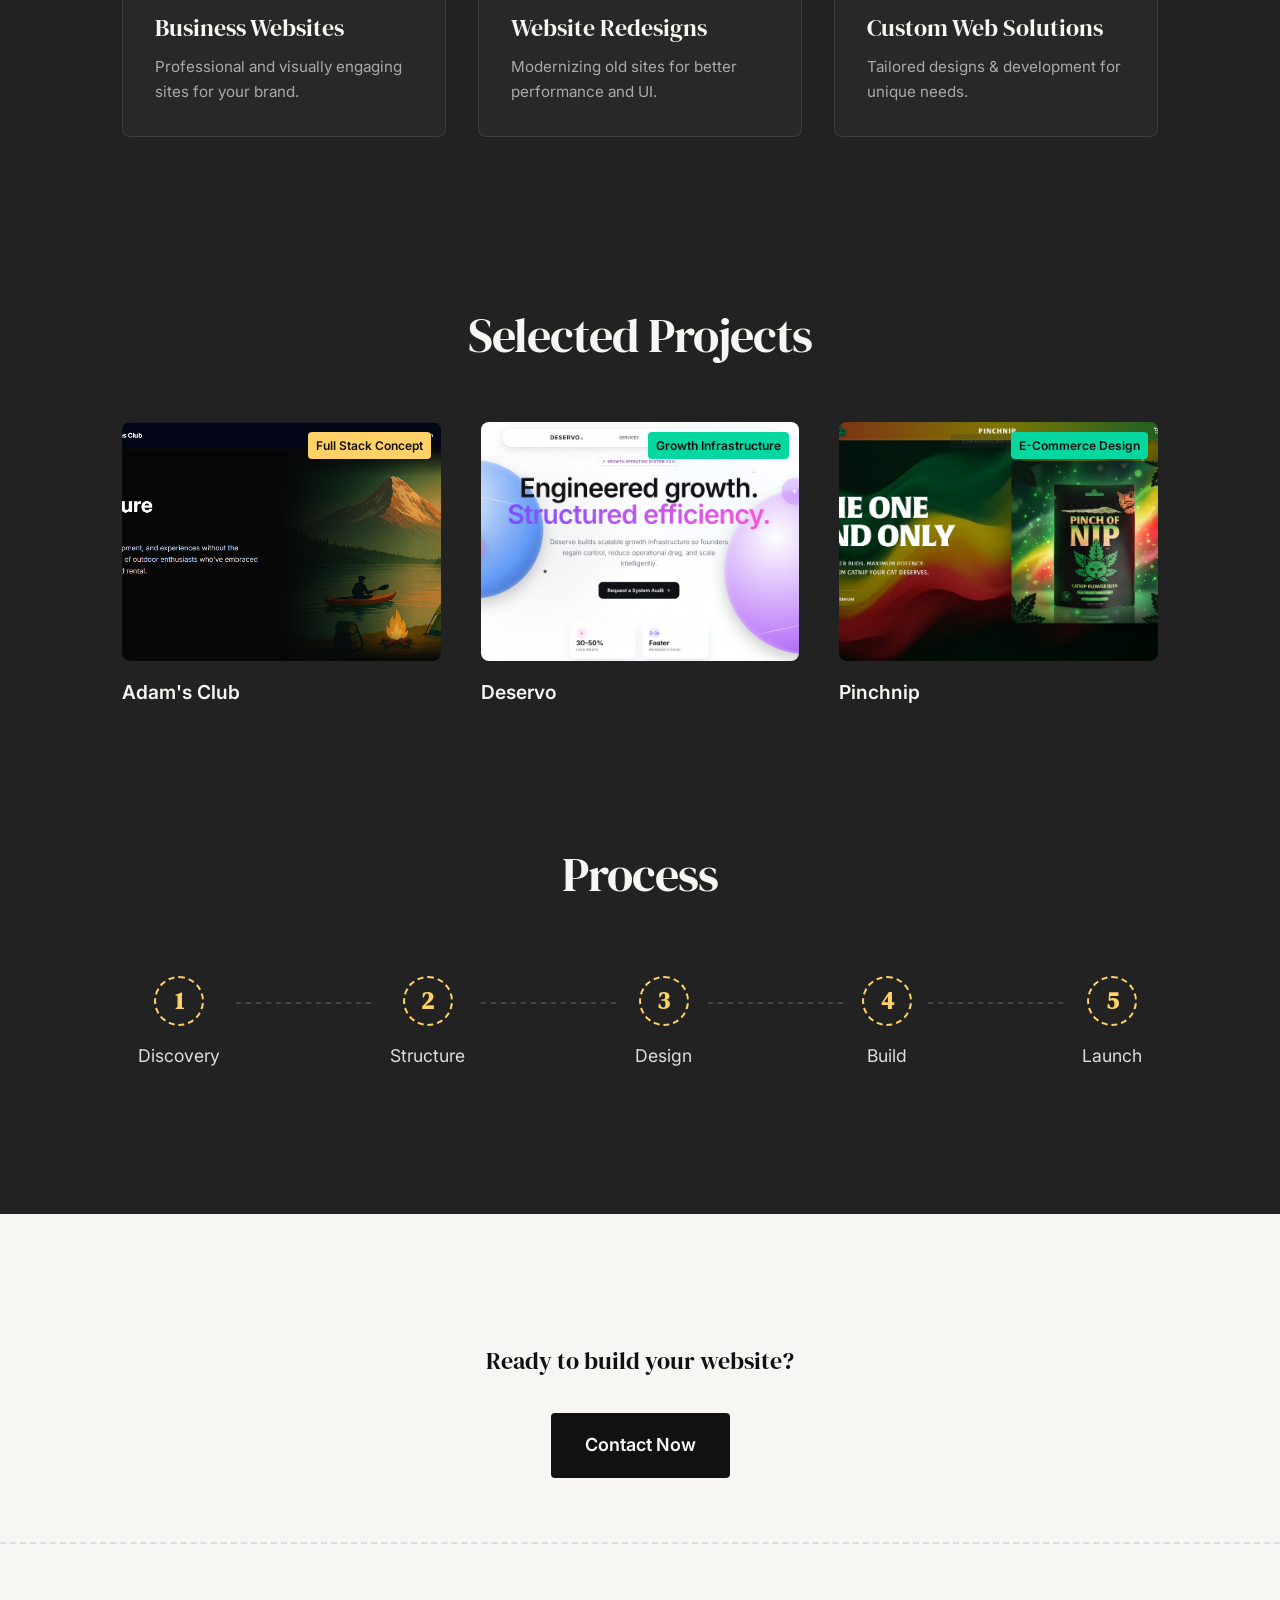
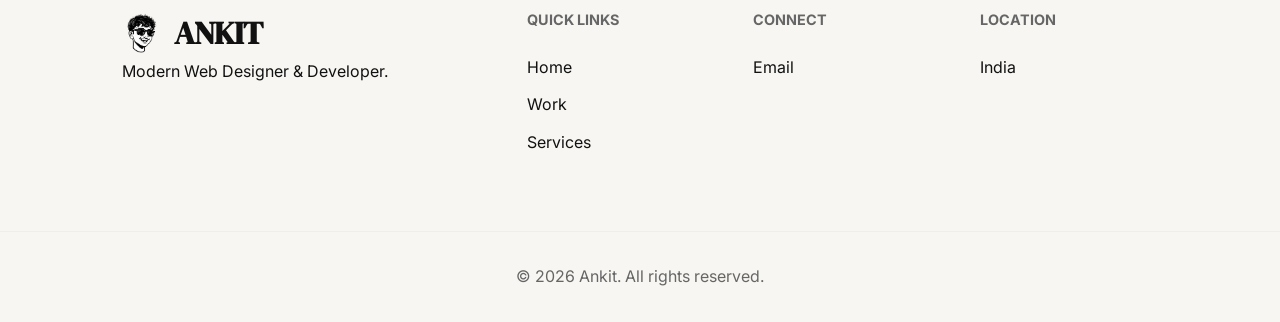
==== commit 37fe0d7a: "Update: 05-03-2026 18:47:45.87" ====
--- a/index.html
+++ b/index.html
@@ -102,7 +102,7 @@
                         <div class="contact-links">
                             <a href="mailto:ankit3765kumar@gmail.com?subject=Website%20Inquiry&body=Hi%20Ankit,%0D%0A%0D%0AI%27m%20interested%20in%20a%20website.%20Here%20are%20the%20details:%0D%0A-%20Business%20Name:%0D%0A-%20Website%20Type%20(New%20or%20Redesign):%0D%0A-%20Timeline:%0D%0A-%20Budget:%0D%0A%0D%0AThank%20you."
                                 class="contact-link" aria-label="Email Ankit">
-                                <span class="icon">âœ‰ï¸</span> ankit3765kumar@gmail.com
+                                <span class="icon">✉️</span> ankit3765kumar@gmail.com
                             </a>
                         </div>
                     </div>
@@ -115,17 +115,17 @@
             <div class="container">
                 <div class="services-grid">
                     <div class="service-card">
-                        <div class="service-icon">ðŸŒ</div>
+                        <div class="service-icon">🌐</div>
                         <h3 class="service-title">Business Websites</h3>
                         <p class="service-desc">Professional and visually engaging sites for your brand.</p>
                     </div>
                     <div class="service-card">
-                        <div class="service-icon">âš¡</div>
+                        <div class="service-icon">⚡</div>
                         <h3 class="service-title">Website Redesigns</h3>
                         <p class="service-desc">Modernizing old sites for better performance and UI.</p>
                     </div>
                     <div class="service-card">
-                        <div class="service-icon">ðŸ› ï¸</div>
+                        <div class="service-icon">🛠️</div>
                         <h3 class="service-title">Custom Web Solutions</h3>
                         <p class="service-desc">Tailored designs & development for unique needs.</p>
                     </div>
@@ -269,3 +269,5 @@
 
 </html>
 
+
+
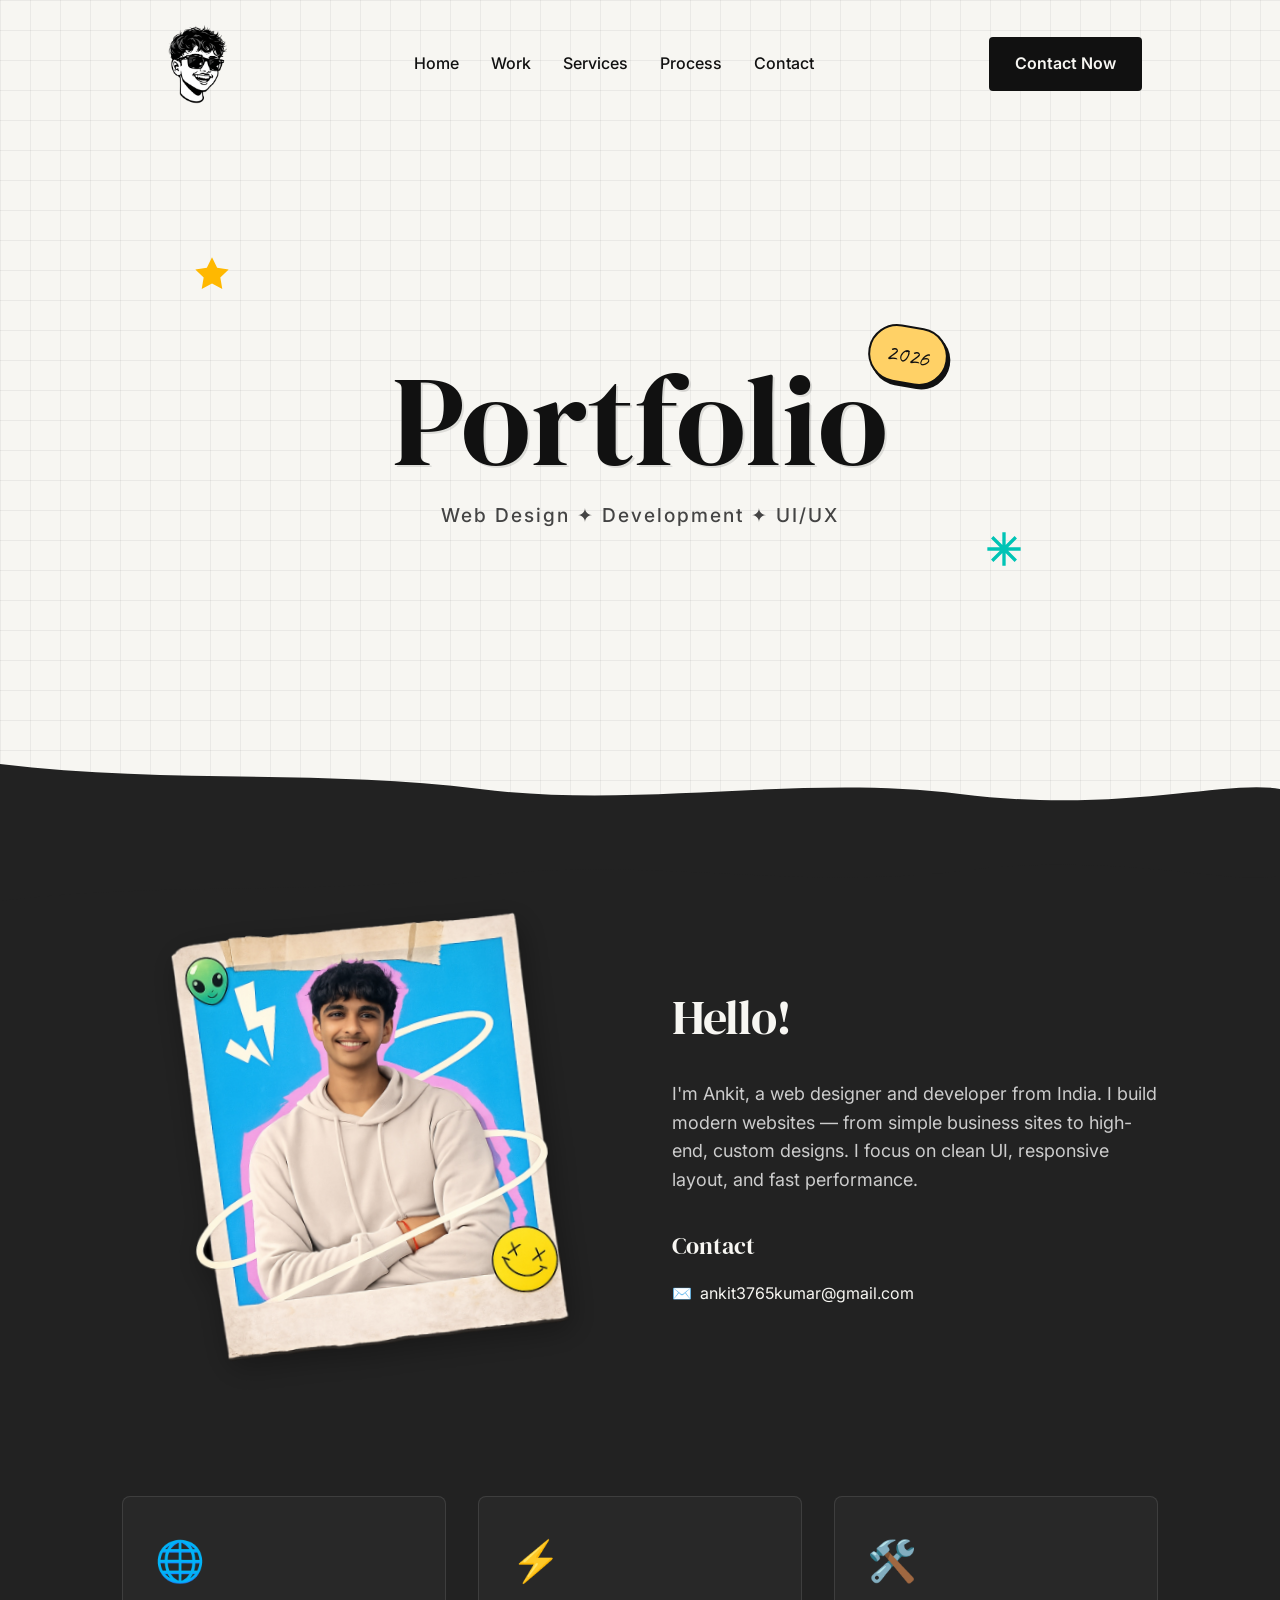
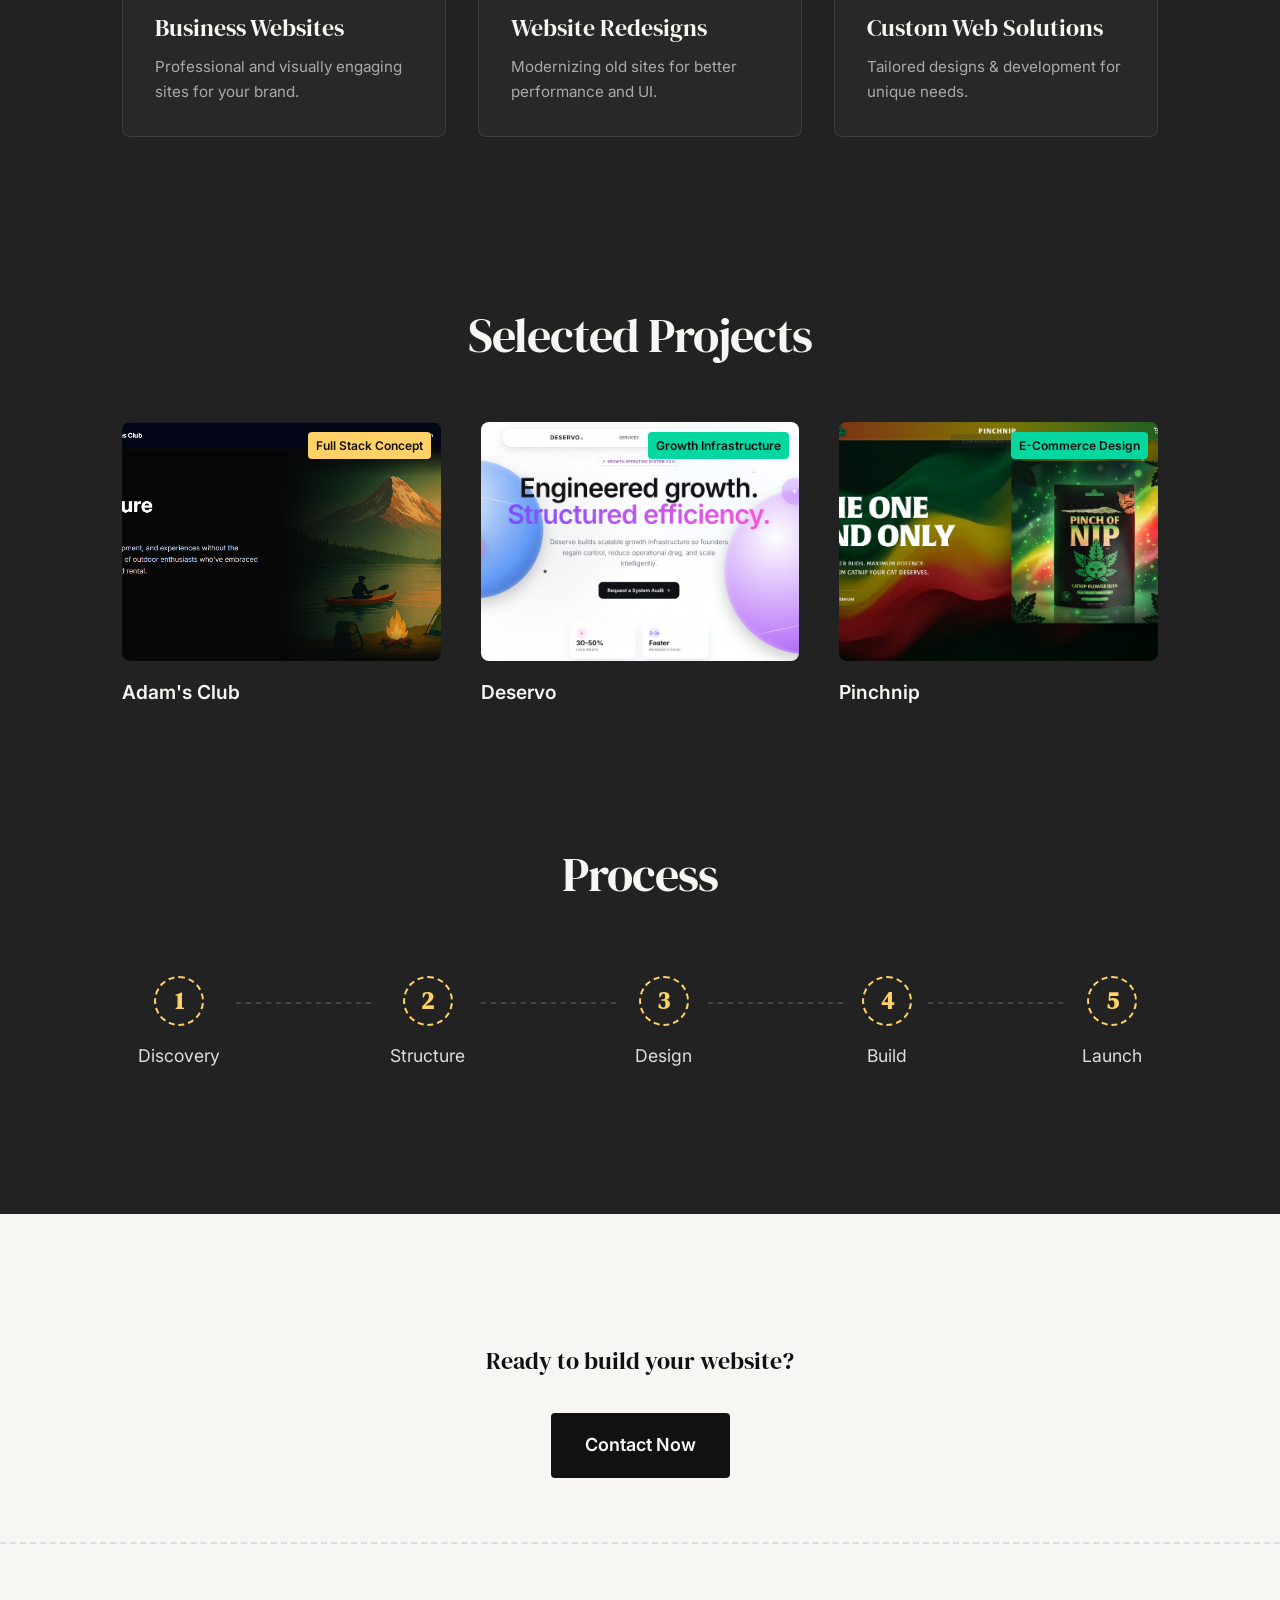
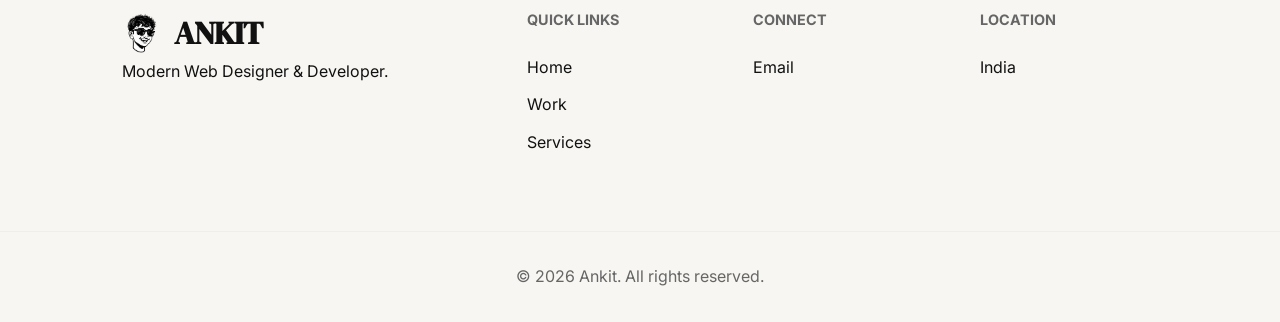
==== commit 803ad59a: "Update: 06-03-2026 15:08:47.77" ====
--- a/index.html
+++ b/index.html
@@ -57,7 +57,7 @@
                         <span>2026</span>
                     </div>
                 </div>
-                <p class="hero-subtitle">Web Design âœ¦ Development âœ¦ UI/UX</p>
+                <p class="hero-subtitle">Web Design ✦ Development ✦ UI/UX</p>
             </div>
             <!-- Minimal Sticker decorations -->
             <div class="sticker sticker-star"><svg viewBox="0 0 24 24" fill="#FFB800">
@@ -92,7 +92,7 @@
                 <div class="intro-text-col">
                     <h2 class="section-heading">Hello!</h2>
                     <p class="intro-text">
-                        Iâ€™m Ankit, a web designer and developer from India. I build modern websites â€” from simple
+                        I'm Ankit, a web designer and developer from India. I build modern websites — from simple
                         business sites to high-end, custom designs. I focus on clean UI, responsive layout, and fast
                         performance.
                     </p>
@@ -102,7 +102,7 @@
                         <div class="contact-links">
                             <a href="mailto:ankit3765kumar@gmail.com?subject=Website%20Inquiry&body=Hi%20Ankit,%0D%0A%0D%0AI%27m%20interested%20in%20a%20website.%20Here%20are%20the%20details:%0D%0A-%20Business%20Name:%0D%0A-%20Website%20Type%20(New%20or%20Redesign):%0D%0A-%20Timeline:%0D%0A-%20Budget:%0D%0A%0D%0AThank%20you."
                                 class="contact-link" aria-label="Email Ankit">
-                                <span class="icon">✉️</span> ankit3765kumar@gmail.com
+                                <span class="icon">✉️</span> ankit3765kumar@gmail.com
                             </a>
                         </div>
                     </div>
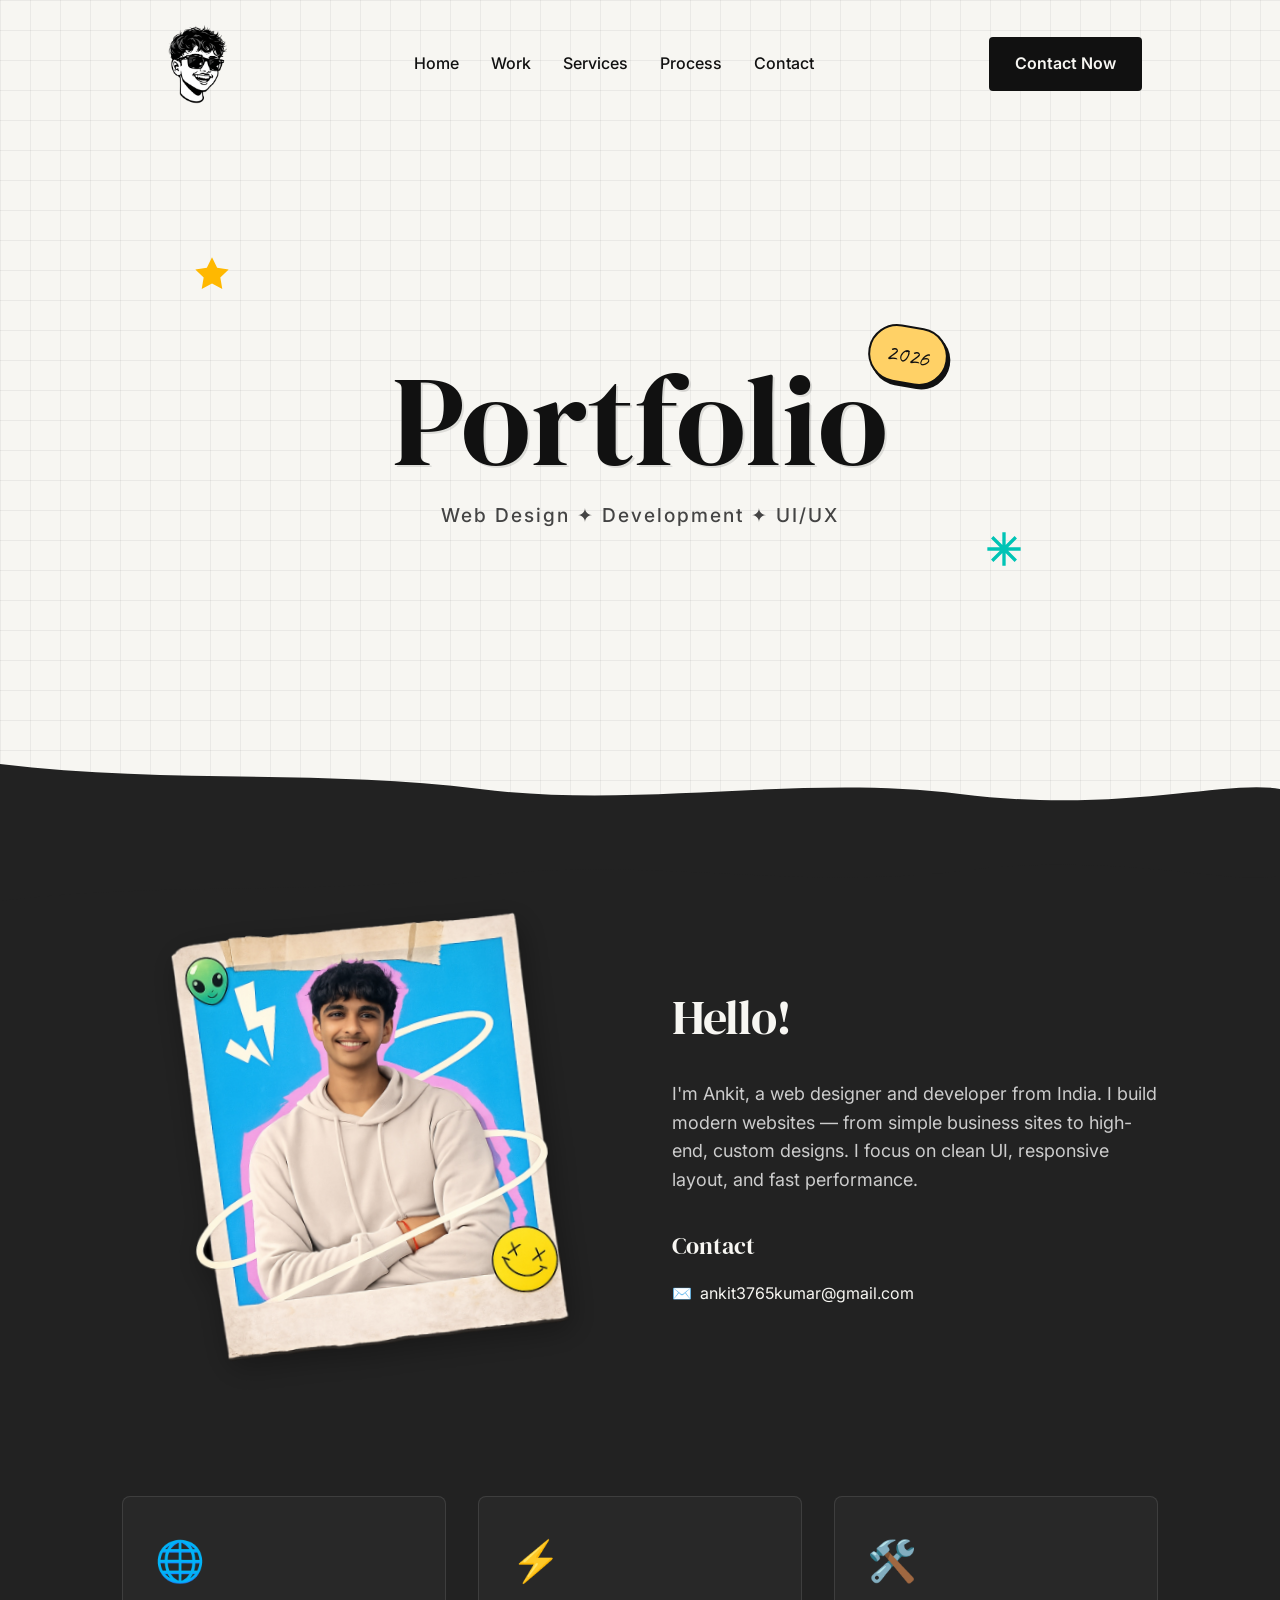
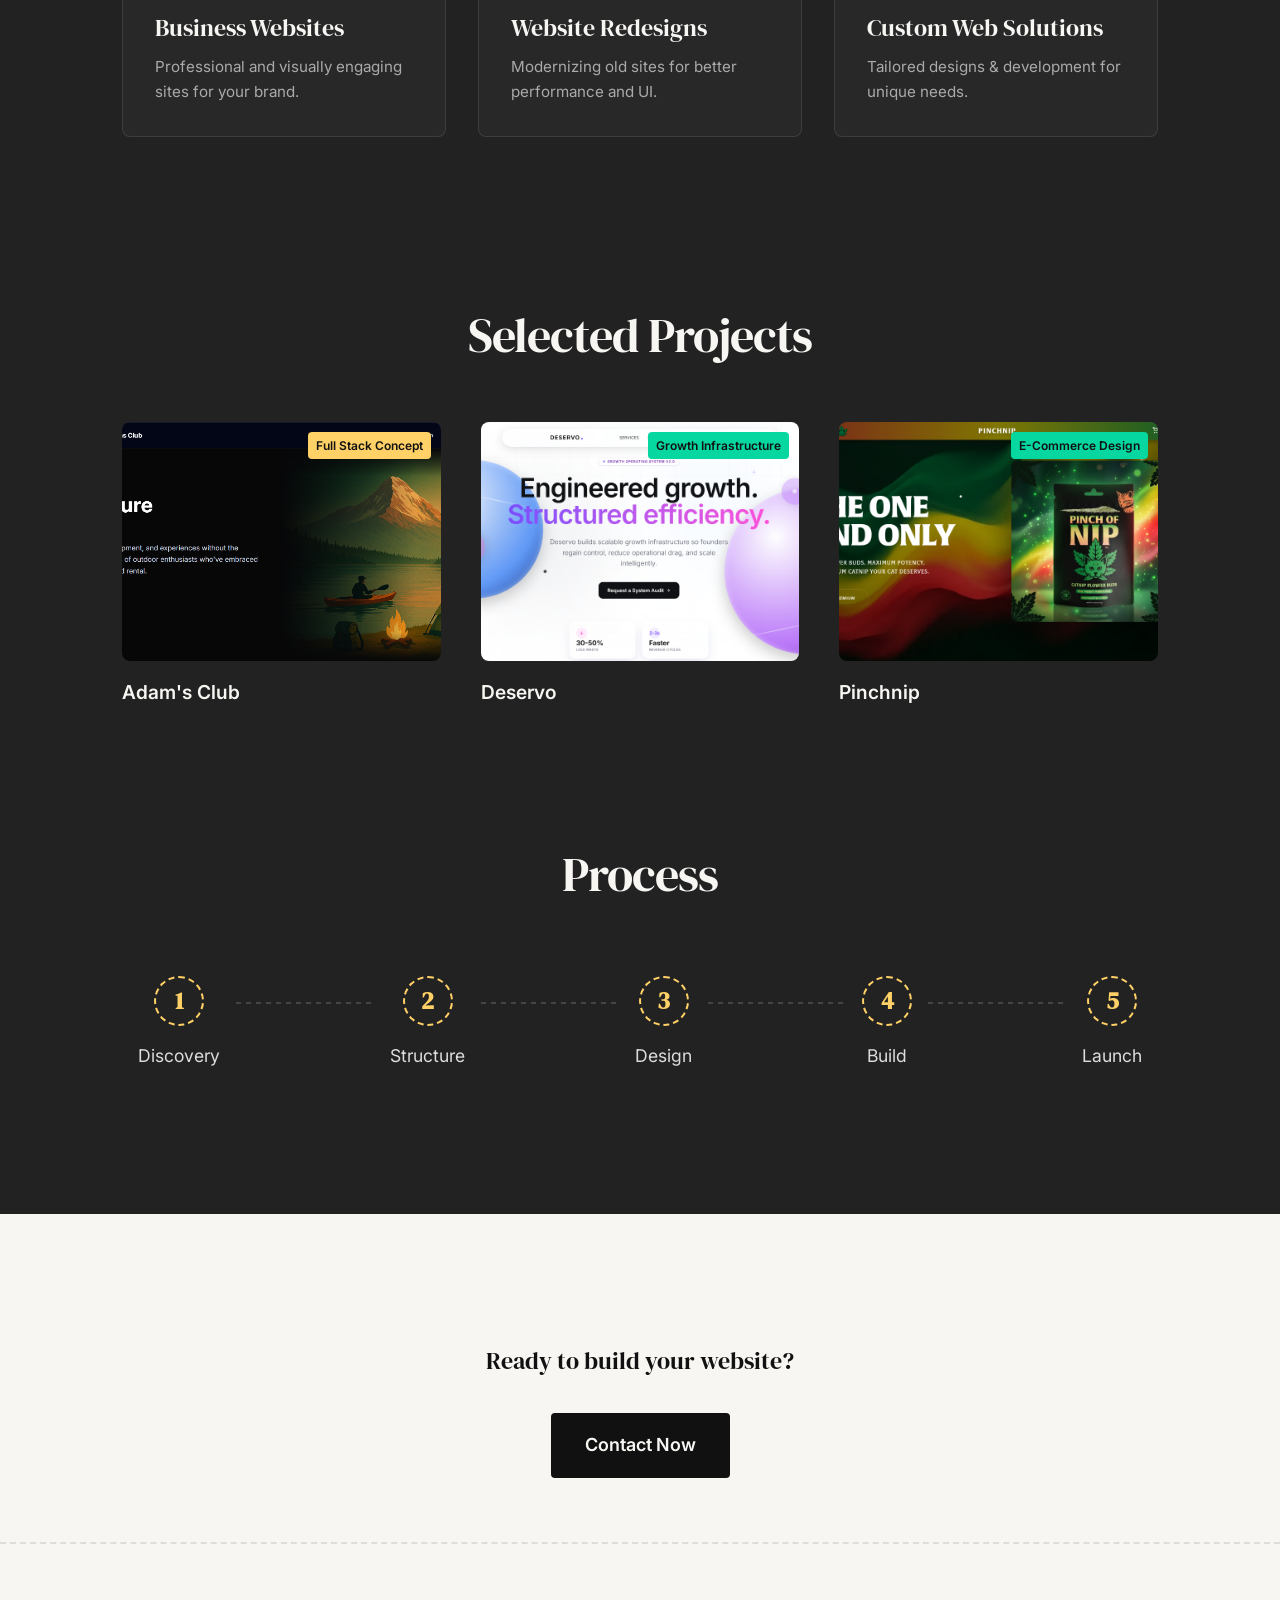
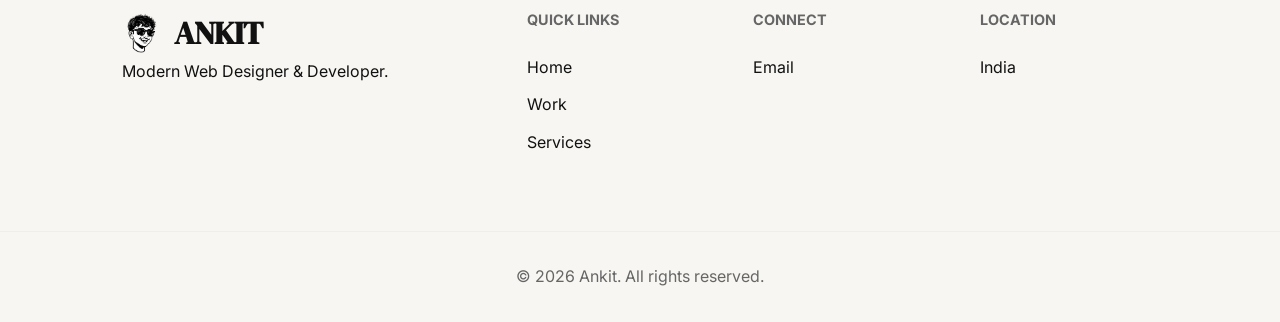
==== commit 45912037: "Update: 06-03-2026 15:40:05.91" ====
--- a/index.html
+++ b/index.html
@@ -163,7 +163,7 @@
                     <!-- Project 3 -->
                     <a href="/pinchnip" class="project-card">
                         <div class="project-thumb">
-                            <img src="assets/pinchnip-hero.png" alt="Pinchnip"
+                            <img src="assets/pinchnip-hero-new.png" alt="Pinchnip"
                                 style="width: 100%; height: 100%; object-fit: cover; position: absolute; top: 0; left: 0;"
                                 onerror="this.src=''; this.style.display='none'; this.nextElementSibling.style.display='flex'">
                             <div class="placeholder-box">IMG</div>
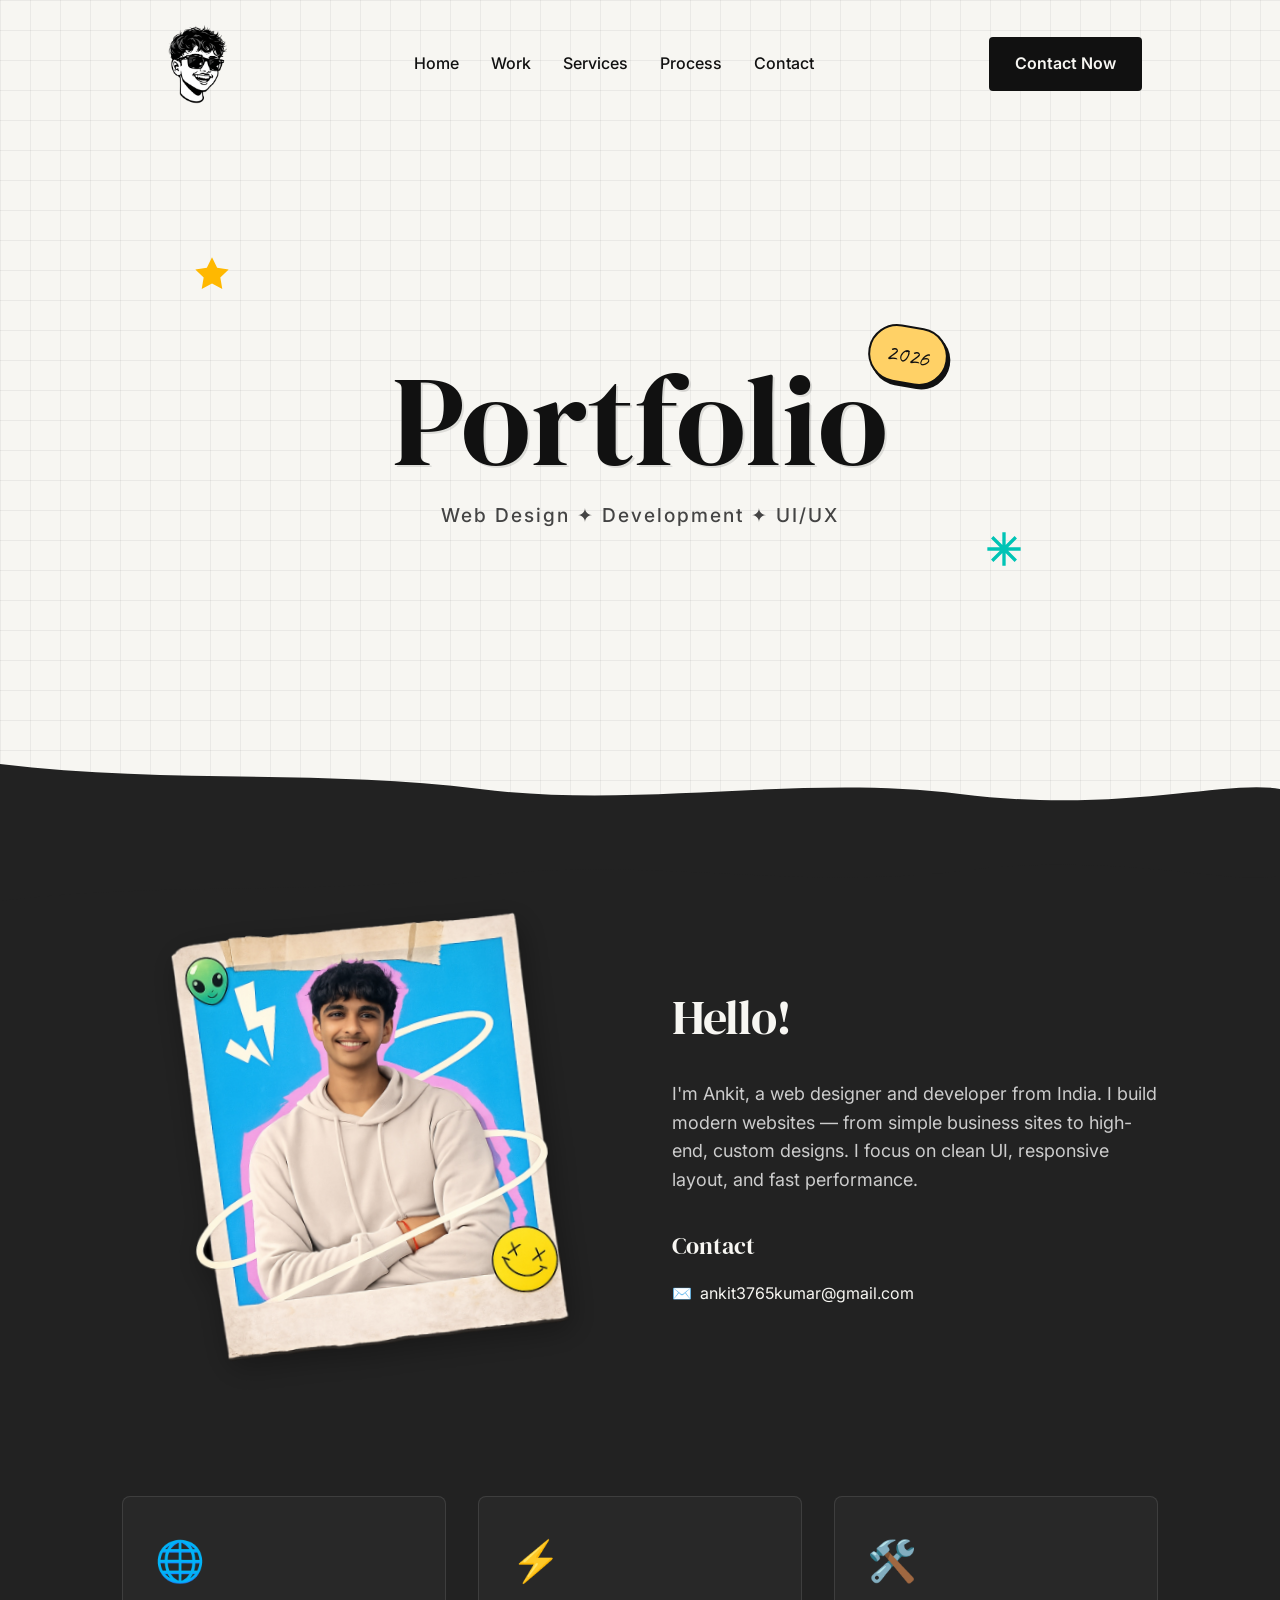
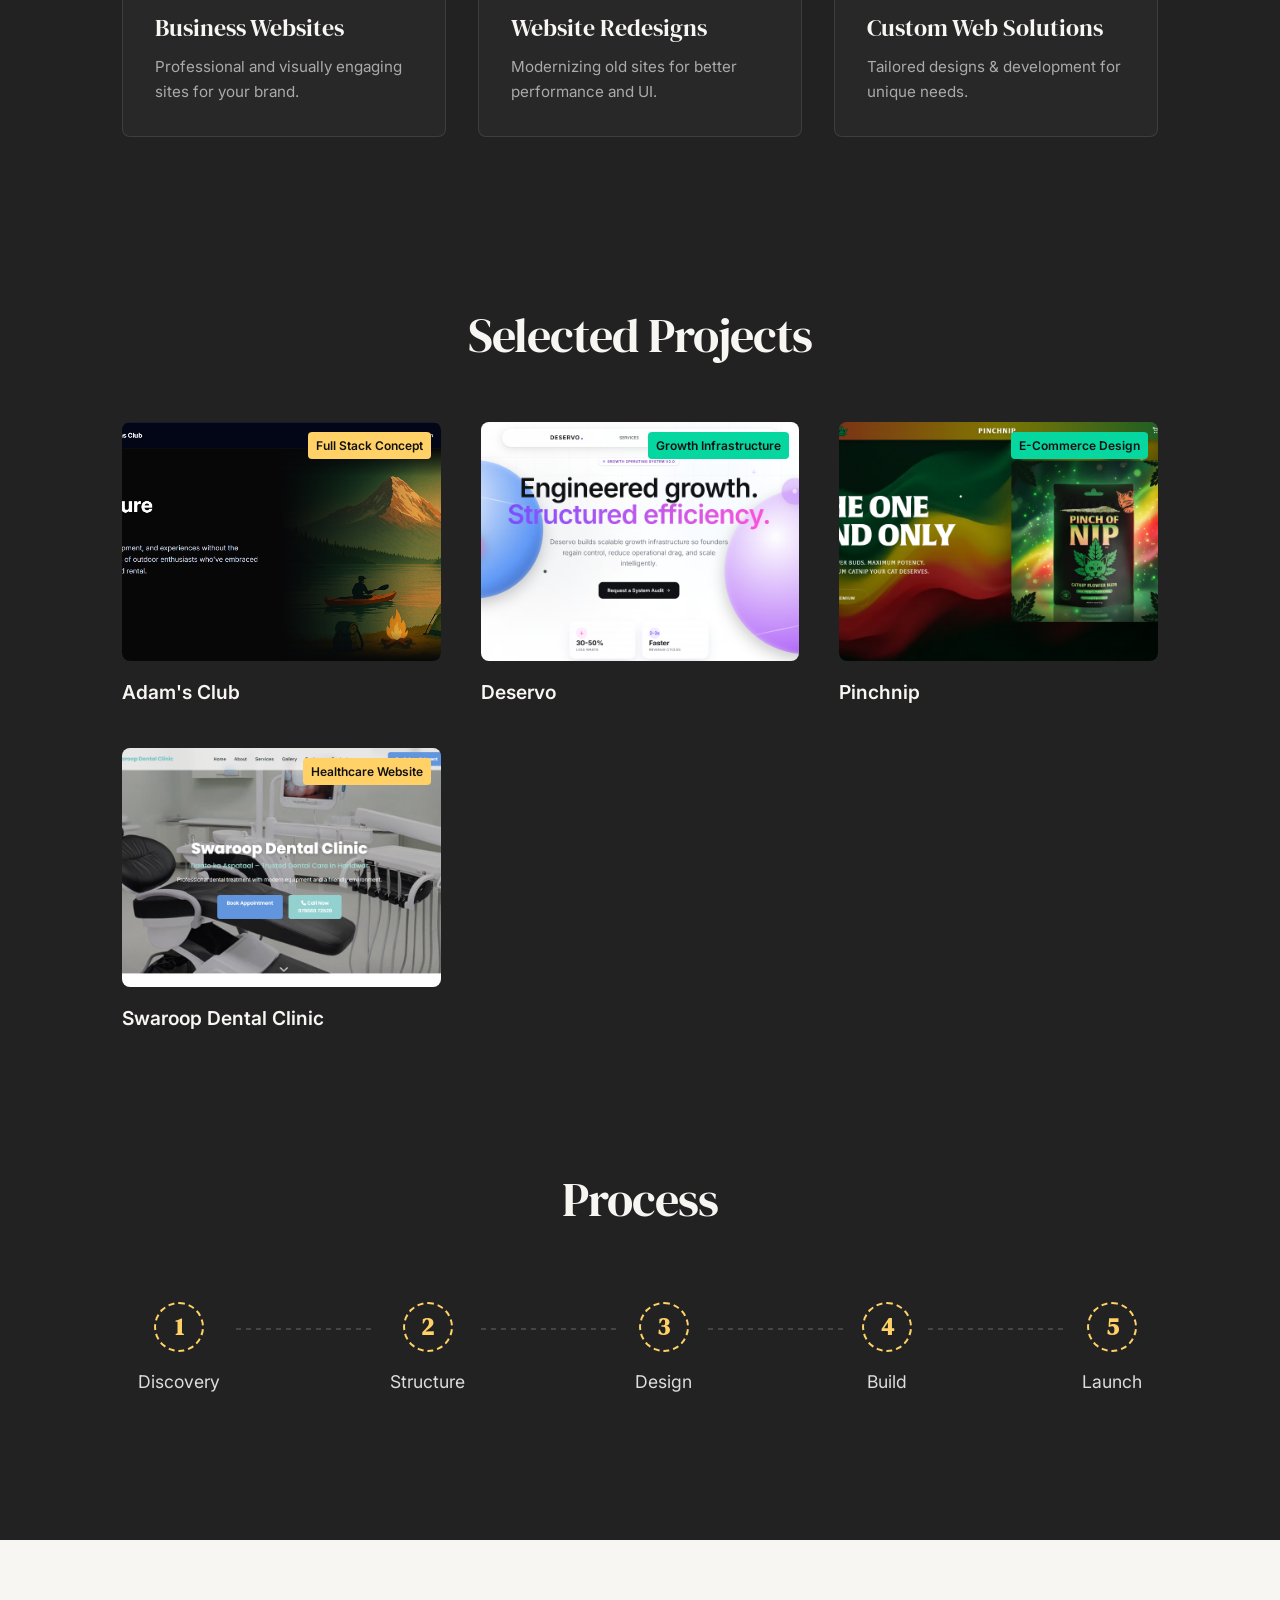
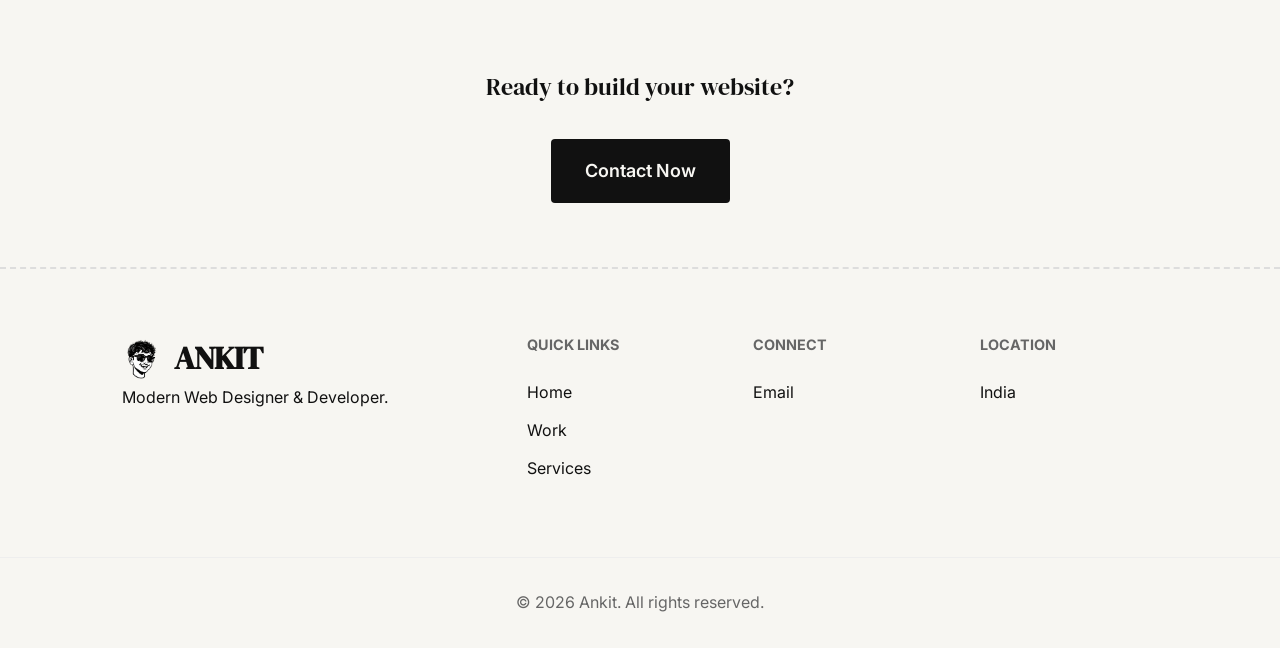
==== commit 03d3d9d8: "update site content" ====
--- a/index.html
+++ b/index.html
@@ -1,4 +1,4 @@
-﻿<!DOCTYPE html>
+<!DOCTYPE html>
 <html lang="en">
 
 <head>
@@ -171,6 +171,17 @@
                         </div>
                         <h4 class="project-name">Pinchnip</h4>
                     </a>
+                    <!-- Project 4 -->
+                    <a href="/swaroop" class="project-card">
+                        <div class="project-thumb">
+                            <img src="assets/swaroop-hero.png" alt="Swaroop Dental Clinic"
+                                style="width: 100%; height: 100%; object-fit: cover; position: absolute; top: 0; left: 0;"
+                                onerror="this.src=''; this.style.display='none'; this.nextElementSibling.style.display='flex'">
+                            <div class="placeholder-box">IMG</div>
+                            <span class="project-tag tag-concept">Healthcare Website</span>
+                        </div>
+                        <h4 class="project-name">Swaroop Dental Clinic</h4>
+                    </a>
                 </div>
             </div>
         </section>
